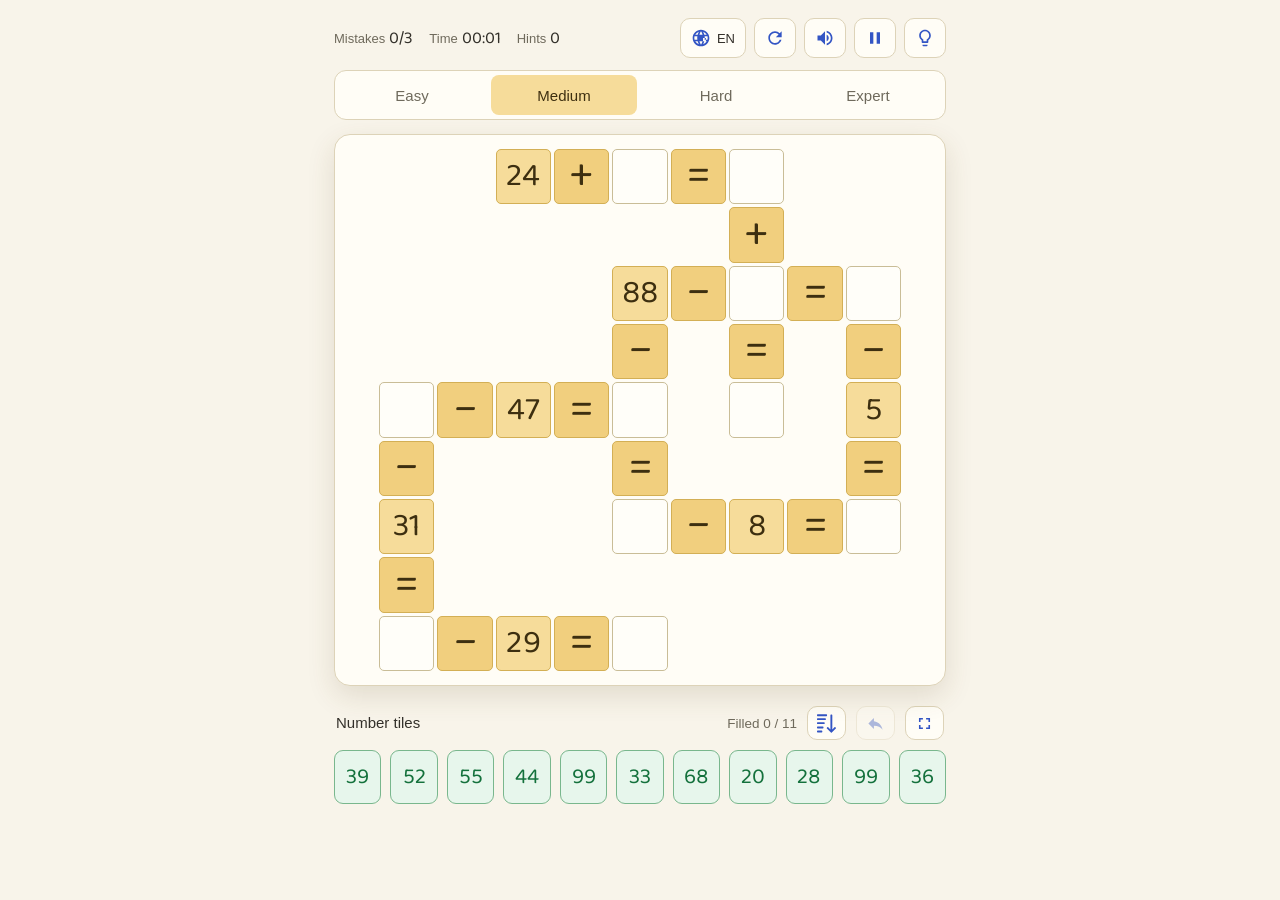
==== index.html @ 466dc821 "Move fullscreen button beside undo; make number bank span board width" ====
<!doctype html>
<html lang="en">
  <head>
    <meta charset="utf-8" />
    <meta name="viewport" content="width=device-width, initial-scale=1, viewport-fit=cover" />
    <meta name="color-scheme" content="light dark" />
    <link rel="icon" href="data:," />
    <title>Math Crossword</title>
    <link rel="preconnect" href="https://fonts.googleapis.com" />
    <link rel="preconnect" href="https://fonts.gstatic.com" crossorigin />
    <link href="https://fonts.googleapis.com/css2?family=Baloo+2:wght@400;500&display=swap" rel="stylesheet" />
    <link rel="stylesheet" href="css/game.css" />
  </head>
  <body>
    <main class="wrap">
      <div class="statusbar">
        <div class="stats" aria-live="polite">
          <span><span class="label" id="labelMistakes">Mistakes</span><span class="val num" id="mistakes">0/3</span></span>
          <span><span class="label" id="labelTime">Time</span><span class="val num" id="timer">00:00</span></span>
          <span><span class="label" id="labelHints">Hints</span><span class="val num" id="hints">0</span></span>
        </div>
        <div class="actions">
          <div class="lang-wrap">
            <button class="btn lang-btn" id="langBtn" type="button" aria-haspopup="menu" aria-expanded="false" aria-label="语言 / Language" title="语言 / Language">
              <svg viewBox="0 0 24 24" fill="currentColor" aria-hidden="true" focusable="false"><use href="assets/icons/sprite.svg#globe"></use></svg>
              <span class="lang-code" id="langCode">EN</span>
            </button>
            <div class="lang-menu" id="langMenu" role="menu" aria-label="Language / 语言">
              <button type="button" role="menuitemradio" data-lang="en" aria-checked="true"><span>English</span><span class="check" aria-hidden="true">✓</span></button>
              <button type="button" role="menuitemradio" data-lang="zh" aria-checked="false"><span>中文</span><span class="check" aria-hidden="true">✓</span></button>
            </div>
          </div>
          <button class="btn reset-btn" id="resetBtn" type="button" aria-label="Reset this round — asks for confirmation first" title="Reset this round — asks for confirmation first">
            <svg viewBox="0 0 24 24" fill="currentColor" aria-hidden="true" focusable="false"><use href="assets/icons/sprite.svg#reset"></use></svg>
          </button>
          <button class="btn sound-btn" id="soundBtn" type="button" aria-pressed="true" aria-label="Turn off the placement sound" title="Turn off the placement sound">
            <svg class="icon-sound-on" viewBox="0 0 24 24" fill="currentColor" aria-hidden="true" focusable="false"><use href="assets/icons/sprite.svg#sound-on"></use></svg>
            <svg class="icon-sound-off" viewBox="0 0 24 24" fill="currentColor" aria-hidden="true" focusable="false"><use href="assets/icons/sprite.svg#sound-off"></use></svg>
          </button>
          <button class="btn pause-btn" id="pauseBtn" type="button" aria-pressed="false" aria-label="Pause" title="Pause">
            <svg class="icon-pause" viewBox="0 0 24 24" fill="currentColor" aria-hidden="true" focusable="false"><use href="assets/icons/sprite.svg#pause"></use></svg>
            <svg class="icon-play" viewBox="0 0 24 24" fill="currentColor" aria-hidden="true" focusable="false"><use href="assets/icons/sprite.svg#play"></use></svg>
          </button>
          <button class="btn hint-btn" id="hintBtn" type="button" aria-label="Hint: fill in one correct number" title="Hint">
            <svg viewBox="0 0 24 24" fill="currentColor" aria-hidden="true" focusable="false"><use href="assets/icons/sprite.svg#hint"></use></svg>
          </button>
        </div>
      </div>

      <div class="difficulties" id="diffGroup" role="group" aria-label="Difficulty">
        <button type="button" data-diff="easy" aria-pressed="false">Easy</button>
        <button type="button" data-diff="medium" aria-pressed="true">Medium</button>
        <button type="button" data-diff="hard" aria-pressed="false">Hard</button>
        <button type="button" data-diff="expert" aria-pressed="false">Expert</button>
      </div>

      <div class="board-shell" id="boardShell">
        <div class="board num" id="board" aria-label="Math crossword board"></div>
        <div class="toast" id="toast" role="alert"></div>

        <div class="overlay" id="pauseOverlay">
          <h2 id="pauseTitle">Paused</h2>
          <p id="pauseText">Take a break — continue when you’re ready.</p>
          <div class="row">
            <button class="btn primary" id="resumeBtn" type="button">Resume</button>
          </div>
        </div>

        <div class="overlay" id="endOverlay">
          <h2 id="endTitle">Done!</h2>
          <p id="endText"></p>
          <div class="row">
            <button class="btn" id="retryBtn" type="button">Try again</button>
            <button class="btn primary" id="againBtn" type="button">New puzzle</button>
          </div>
        </div>

        <div class="overlay" id="resetConfirmOverlay" role="alertdialog" aria-labelledby="resetConfirmTitle" aria-describedby="resetConfirmText">
          <h2 id="resetConfirmTitle">Reset this round?</h2>
          <p id="resetConfirmText">Resetting clears the numbers you’ve placed, and mistakes and time start over.</p>
          <div class="row">
            <button class="btn" id="resetNoBtn" type="button">No</button>
            <button class="btn primary" id="resetYesBtn" type="button">Yes</button>
          </div>
        </div>
      </div>

      <div class="bank-head">
        <span class="t" id="bankTitle">Number tiles</span>
        <span class="bank-tools">
          <span class="p" id="progress">Filled 0 / 0</span>
          <button class="btn sort-btn" id="sortBtn" type="button" aria-pressed="false" aria-label="Sort tiles from smallest to largest" title="Sort tiles from smallest to largest">
            <svg viewBox="0 0 24 24" fill="currentColor" aria-hidden="true" focusable="false"><use href="assets/icons/sprite.svg#sort"></use></svg>
          </button>
          <button class="btn sort-btn undo-btn" id="undoBtn" type="button" aria-label="Undo last move" title="Undo last move" disabled>
            <svg viewBox="0 0 24 24" fill="currentColor" aria-hidden="true" focusable="false"><use href="assets/icons/sprite.svg#undo"></use></svg>
          </button>
          <button class="btn fullscreen-btn" id="fullscreenBtn" type="button" aria-pressed="false" aria-label="Full screen" title="Full screen">
            <!-- fullscreen glyphs are inlined (paths copied verbatim from
                 assets/icons/fullscreen.svg and fullscreen-exit.svg):
                 the external sprite <use> for these two symbols failed
                 to render on the live page, leaving an empty button,
                 while the other icons resolved fine. -->
            <svg class="icon-fullscreen" viewBox="0 0 24 24" fill="currentColor" aria-hidden="true" focusable="false"><path d="M7 14H5v5h5v-2H7v-3zm-2-4h2V7h3V5H5v5zm12 7h-3v2h5v-5h-2v3zM14 5v2h3v3h2V5h-5z"/></svg>
            <svg class="icon-fullscreen-exit" viewBox="0 0 24 24" fill="currentColor" aria-hidden="true" focusable="false"><path d="M5 16h3v3h2v-5H5v2zm3-8H5v2h5V5H8v3zm6 11h2v-3h3v-2h-5v5zm2-11V5h-2v5h5V8h-3z"/></svg>
          </button>
        </span>
      </div>
      <div class="bank num" id="bank" aria-label="Number tiles"></div>
    </main>

    <!-- Modules split by concern, loaded in dependency order as
         classic scripts (the artifact runtime serves them from
         assets/js/): config -> i18n -> ops -> puzzle -> solver ->
         audio -> state -> drag -> view -> main. -->
    <script src="js/config.js"></script>
    <script src="js/i18n.js"></script>
    <script src="js/ops.js"></script>
    <script src="js/puzzle.js"></script>
    <script src="js/solver.js"></script>
    <script src="js/audio.js"></script>
    <script src="js/state.js"></script>
    <script src="js/drag.js"></script>
    <script src="js/view.js"></script>
    <script src="js/main.js"></script>
  </body>
</html>
---- css/game.css ----
button, [role="button"], select, summary, input:not([type="checkbox"], [type="radio"]) { min-height: 2rem; }

:root {
  --bg: #f8f4ea;
  --panel: #fffdf6;
  --ink: #33302a;
  --ink-soft: #6f6a5c;
  --line: #ddd3b8;
  --given-bg: #f6dc9a;
  --given-line: #d3af55;
  --given-ink: #3d2f10;
  --op-bg: #f1cf7e;
  --blank-bg: #fffef9;
  --blank-line: #c9bd97;
  --filled-bg: #dcf2e1;
  --filled-line: #8fc7a0;
  --filled-ink: #166534;
  --accent: #d97706;
  --accent-ink: #ffffff;
  --tile-bg: #e7f6ec;
  --tile-line: #79b78d;
  --tile-ink: #14713c;
  --danger: #dc2626;
  --danger-bg: #fde8e8;
  --sort-ink: #3355c4;
  --overlay-bg: rgba(248, 244, 234, 0.97);
  --shadow: 0 10px 28px rgba(93, 74, 28, 0.14);
}
@media (prefers-color-scheme: dark) {
  :root {
    --bg: #191a16;
    --panel: #22241e;
    --ink: #ece7d8;
    --ink-soft: #a79f8a;
    --line: #454133;
    --given-bg: #66531c;
    --given-line: #8a6f27;
    --given-ink: #ffe9a8;
    --op-bg: #59481a;
    --blank-bg: #26281f;
    --blank-line: #5b553d;
    --filled-bg: #1d4630;
    --filled-line: #2f7a4c;
    --filled-ink: #a9e6bb;
    --accent: #f59e0b;
    --accent-ink: #231a02;
    --tile-bg: #173326;
    --tile-line: #2f7a4c;
    --tile-ink: #8fe3ae;
    --danger: #f87171;
    --danger-bg: #4a1f1f;
    --sort-ink: #93aef5;
    --overlay-bg: rgba(25, 26, 22, 0.97);
    --shadow: 0 10px 28px rgba(0, 0, 0, 0.45);
  }
}

* { box-sizing: border-box; }
html, body { margin: 0; padding: 0; }
body {
  background: var(--bg);
  color: var(--ink);
  font-family: "PingFang SC", "Hiragino Sans GB", "Microsoft YaHei", "Noto Sans SC", sans-serif;
  -webkit-font-smoothing: antialiased;
}
.num { font-family: "Baloo 2", "PingFang SC", "Microsoft YaHei", sans-serif; }
.hidden { display: none !important; }

.wrap {
  max-width: 640px;
  margin: 0 auto;
  padding: 18px 14px 40px;
}

/* ---------- status bar ---------- */
.statusbar {
  display: flex;
  align-items: center;
  justify-content: space-between;
  gap: 10px;
  flex-wrap: wrap;
  margin-bottom: 12px;
}
.stats { display: flex; gap: 16px; align-items: baseline; font-size: 15px; }
.stats .label { color: var(--ink-soft); font-size: 13px; margin-right: 4px; }
.stats .val { font-weight: 400; font-size: 17px; }
.stats .val.bad { color: var(--danger); }
.actions { display: flex; gap: 8px; }
.btn {
  appearance: none;
  border: 1px solid var(--line);
  background: var(--panel);
  color: var(--ink);
  border-radius: 10px;
  padding: 8px 14px;
  font-size: 14px;
  font-family: inherit;
  cursor: pointer;
  min-height: 40px;
  display: inline-flex;
  align-items: center;
  gap: 6px;
}
.btn:hover { border-color: var(--accent); }
.btn.primary {
  background: var(--accent);
  border-color: var(--accent);
  color: var(--accent-ink);
  font-weight: 400;
}
.actions { flex-wrap: wrap; }
.reset-btn { color: var(--sort-ink); padding: 8px 10px; justify-content: center; }
.reset-btn svg { width: 20px; height: 20px; display: block; flex: none; }
.sound-btn { color: var(--sort-ink); padding: 8px 10px; justify-content: center; }
.sound-btn svg { width: 20px; height: 20px; display: block; flex: none; }
/* like the other icon buttons, the sound button itself never
   highlights or dims — only the glyph changes when sound is off */
.sound-btn .icon-sound-off { display: none; }
.sound-btn[aria-pressed="false"] .icon-sound-on { display: none; }
.sound-btn[aria-pressed="false"] .icon-sound-off { display: block; }
.pause-btn, .hint-btn { color: var(--sort-ink); padding: 8px 10px; justify-content: center; }
.pause-btn svg, .hint-btn svg { width: 20px; height: 20px; display: block; flex: none; }
.pause-btn .icon-play { display: none; }
.pause-btn.paused .icon-pause { display: none; }
.pause-btn.paused .icon-play { display: block; }
/* fullscreen: like the other icon buttons, no highlight or dimmed
   state — only the glyph swaps between expand and collapse */
.fullscreen-btn { color: var(--sort-ink); padding: 8px 10px; justify-content: center; }
.fullscreen-btn svg { width: 20px; height: 20px; display: block; flex: none; }
.fullscreen-btn .icon-fullscreen-exit { display: none; }
.fullscreen-btn[aria-pressed="true"] .icon-fullscreen { display: none; }
.fullscreen-btn[aria-pressed="true"] .icon-fullscreen-exit { display: block; }
/* ---------- fullscreen layout ----------
   Applied both via the :fullscreen pseudo-class (the fullscreen
   element is <html>) and via the .is-fullscreen class the view
   toggles on <body> from fullscreenchange, so the layout follows
   the real state however it was entered or left (button, Esc, F11). */
:fullscreen { background: var(--bg); overflow-x: hidden; overflow-y: auto; }
:fullscreen .wrap,
body.is-fullscreen .wrap {
  min-height: 100vh;
  min-height: 100dvh;
  display: flex;
  flex-direction: column;
  justify-content: center;
  max-width: 760px;
  padding-top: max(18px, env(safe-area-inset-top));
  padding-bottom: max(28px, env(safe-area-inset-bottom));
  padding-left: max(14px, env(safe-area-inset-left));
  padding-right: max(14px, env(safe-area-inset-right));
}
:fullscreen .board-shell,
body.is-fullscreen .board-shell { width: 100%; }
:fullscreen .board,
body.is-fullscreen .board {
  max-width: min(100%, calc(var(--cols, 9) * 72px));
  margin: 0 auto;
}
:fullscreen .bank,
body.is-fullscreen .bank { width: 100%; }
/* ---------- expanded fallback ----------
   Used when the Fullscreen API is denied (the app frame reports
   fullscreenEnabled === false): the game instead fills the whole
   frame in-page. The wrap goes fixed full-frame while the
   .is-fullscreen rules above — toggled together with .is-expanded —
   keep the centred column layout; the button or Esc collapses it. */
body.is-expanded { overflow: hidden; }
body.is-expanded .wrap {
  position: fixed;
  inset: 0;
  z-index: 60;
  margin: 0 auto;
  overflow-y: auto;
  background: var(--bg);
}
/* ---------- language ---------- */
.lang-wrap { position: relative; }
.lang-btn { color: var(--sort-ink); padding: 8px 10px; justify-content: center; gap: 6px; }
.lang-btn svg { width: 20px; height: 20px; display: block; flex: none; }
.lang-btn .lang-code { font-size: 13px; line-height: 1; color: var(--ink); }
.lang-menu {
  position: absolute;
  right: 0;
  top: calc(100% + 6px);
  background: var(--panel);
  border: 1px solid var(--line);
  border-radius: 12px;
  box-shadow: var(--shadow);
  padding: 4px;
  min-width: 148px;
  z-index: 30;
  display: none;
  flex-direction: column;
  gap: 2px;
}
.lang-menu.show { display: flex; }
.lang-menu button {
  appearance: none;
  border: 0;
  background: transparent;
  color: var(--ink);
  font-family: inherit;
  font-size: 14.5px;
  text-align: left;
  padding: 9px 12px;
  border-radius: 8px;
  cursor: pointer;
  min-height: 40px;
  display: flex;
  justify-content: space-between;
  align-items: center;
  gap: 12px;
}
.lang-menu button:hover { background: var(--bg); }
.lang-menu button[aria-checked="true"] { background: var(--given-bg); color: var(--given-ink); }
.lang-menu button .check { visibility: hidden; font-size: 14px; }
.lang-menu button[aria-checked="true"] .check { visibility: visible; }
/* ---------- difficulty ---------- */
.difficulties {
  display: flex;
  gap: 6px;
  background: var(--panel);
  border: 1px solid var(--line);
  border-radius: 12px;
  padding: 4px;
  margin-bottom: 14px;
}
.difficulties button {
  flex: 1;
  appearance: none;
  border: 0;
  background: transparent;
  color: var(--ink-soft);
  font-family: inherit;
  font-size: 15px;
  padding: 8px 0;
  min-height: 40px;
  border-radius: 8px;
  cursor: pointer;
}
.difficulties button[aria-pressed="true"] {
  background: var(--given-bg);
  color: var(--given-ink);
  font-weight: 400;
}

/* ---------- board ---------- */
.board-shell {
  position: relative;
  background: var(--panel);
  border: 1px solid var(--line);
  border-radius: 16px;
  box-shadow: var(--shadow);
  padding: 14px 10px;
  display: flex;
  justify-content: center;
}
.board {
  display: grid;
  gap: 3px;
  width: 100%;
  /* board sizing is driven by custom properties the view sets with
     setProperty — never by JS writing layout styles directly */
  grid-template-columns: repeat(var(--cols, 9), 1fr);
  max-width: calc(var(--cols, 9) * 58px);
  font-size: var(--board-font, 20px);
}
.cell {
  aspect-ratio: 1 / 1;
  display: flex;
  align-items: center;
  justify-content: center;
  font-weight: 400;
  border-radius: 5px;
  line-height: 1;
  user-select: none;
  -webkit-user-select: none;
}
.cell.empty { visibility: hidden; }
.cell.given {
  background: var(--given-bg);
  border: 1.5px solid var(--given-line);
  color: var(--given-ink);
}
.cell.op, .cell.eq {
  background: var(--op-bg);
  border: 1.5px solid var(--given-line);
  color: var(--given-ink);
  /* operators (+ − × ÷ =) render larger than the numbers so they read clearly */
  font-size: 1.38em;
  font-weight: 400;
}
.cell.blank {
  background: var(--blank-bg);
  border: 1.5px solid var(--blank-line);
  color: var(--filled-ink);
  cursor: pointer;
  padding: 0;
  font-family: inherit;
  width: 100%;
}
.cell.blank:hover { border-color: var(--accent); }
/* no native focus ring on a cell: a fresh board shows no
   outlined cell until the player taps one to select it */
.cell.blank:focus { outline: none; }
.cell.blank:focus-visible { outline: 2px solid var(--accent); outline-offset: 1px; }
.cell.blank.selected {
  border-color: var(--accent);
  box-shadow: 0 0 0 2.5px var(--accent);
}
.cell.blank.filled {
  background: var(--filled-bg);
  border-color: var(--filled-line);
  color: var(--filled-ink);
  cursor: pointer;
  /* placed numbers render at tile size so they don't shrink in the cell */
  font-size: 1.22em;
  font-weight: 400;
}
/* a filled number that makes its completed equation fail stays in
   place, marked red until the player takes it back or replaces it */
.cell.blank.filled.wrong {
  background: var(--danger-bg);
  border-color: var(--danger);
  color: var(--danger);
}
.cell.blank.wrong-flash {
  background: var(--danger-bg);
  border-color: var(--danger);
  color: var(--danger);
}
@keyframes shake {
  0%, 100% { transform: translateX(0); }
  20% { transform: translateX(-4px); }
  40% { transform: translateX(4px); }
  60% { transform: translateX(-3px); }
  80% { transform: translateX(3px); }
}
.shake { animation: shake 0.35s ease; }
@media (prefers-reduced-motion: reduce) {
  .shake { animation: none; }
}

/* ---------- overlays ---------- */
.overlay {
  position: absolute;
  inset: 0;
  border-radius: 16px;
  background: var(--overlay-bg);
  display: none;
  flex-direction: column;
  align-items: center;
  justify-content: center;
  gap: 10px;
  text-align: center;
  padding: 24px;
  z-index: 5;
}
.overlay.show { display: flex; }
/* the reset confirmation sits above the pause / end overlays */
#resetConfirmOverlay { z-index: 7; }
.overlay h2 { margin: 0; font-size: 26px; font-weight: 400; }
.overlay p { margin: 0; color: var(--ink-soft); font-size: 15px; line-height: 1.6; }
.overlay .row { display: flex; gap: 10px; flex-wrap: wrap; justify-content: center; margin-top: 6px; }
.confetti-bit {
  position: absolute;
  top: -12px;
  width: 8px;
  height: 13px;
  border-radius: 2px;
  pointer-events: none;
  z-index: 6;
  /* per-bit position, colour and timing arrive as custom properties */
  left: var(--x, 50%);
  background: var(--color, #d97706);
  animation: fall var(--dur, 1.2s) ease-in var(--delay, 0s) forwards;
}
@keyframes fall {
  to { transform: translateY(460px) rotate(560deg); opacity: 0.15; }
}

/* ---------- tile bank ---------- */
.bank-head {
  display: flex;
  justify-content: space-between;
  align-items: baseline;
  flex-wrap: wrap;
  gap: 6px 10px;
  margin: 20px 2px 10px;
}
.bank-head .t { font-size: 15px; font-weight: 400; }
.bank-head .p { font-size: 13.5px; color: var(--ink-soft); }
/* The bank spans exactly the board panel's width and the tiles
   stretch to fill it: the view sets --bank-cols from the tile
   count so a round's tiles sit on one row whenever they stay
   tappable at that count (Easy 8, Medium 11), and on two balanced
   rows for the larger banks (Hard 8+8, Expert 11+10) — every row
   edge-to-edge, parallel with the board above it. */
.bank {
  display: grid;
  grid-template-columns: repeat(var(--bank-cols, 11), 1fr);
  gap: 9px;
  width: 100%;
}
/* Narrow screens: one row would shrink the tiles below a usable
   tap size, so the view's --bank-cols-sm rebalances the same bank
   into full-width rows of at most six tiles instead. */
@media (max-width: 600px) {
  .bank {
    grid-template-columns: repeat(var(--bank-cols-sm, 6), 1fr);
    gap: 7px;
  }
}
.tile {
  appearance: none;
  min-width: 0;
  width: 100%;
  height: 54px;
  padding: 0 2px;
  border-radius: 9px;
  border: 1.5px solid var(--tile-line);
  background: var(--tile-bg);
  color: var(--tile-ink);
  font-size: 22px;
  font-weight: 400;
  cursor: pointer;
  display: inline-flex;
  align-items: center;
  justify-content: center;
}
@media (max-width: 600px) {
  .tile { font-size: 24px; }
}
.tile:hover { transform: translateY(-1px); }
.tile.used { opacity: 0.18; pointer-events: none; }
.tile.wrong-flash { background: var(--danger-bg); border-color: var(--danger); color: var(--danger); }
.tile { touch-action: none; }
.tile.dragging { opacity: 0.35; }
.drag-ghost {
  position: fixed;
  z-index: 60;
  width: 54px;
  height: 54px;
  border-radius: 9px;
  border: 1.5px solid var(--tile-line);
  background: var(--tile-bg);
  color: var(--tile-ink);
  font-size: 24px;
  font-weight: 400;
  display: flex;
  align-items: center;
  justify-content: center;
  pointer-events: none;
  transform: translate(-50%, -50%);
  box-shadow: var(--shadow);
}
.cell.blank.drop-target {
  border-color: var(--accent);
  box-shadow: 0 0 0 3px var(--accent);
  background: var(--filled-bg);
}
/* a filled cell can be dragged: back to the tile bank, or onto
   another blank cell to move / swap its number */
.cell.blank.filled { cursor: grab; touch-action: none; }
.cell.blank.dragging { opacity: 0.35; }
.bank.return-target {
  box-shadow: 0 0 0 3px var(--accent);
  background: var(--filled-bg);
  border-radius: 12px;
}
.bank-tools { display: flex; align-items: center; gap: 10px; flex-wrap: wrap; }
.sort-btn { min-height: 34px; padding: 5px 9px; font-size: 13.5px; color: var(--sort-ink); justify-content: center; }
.sort-btn svg { width: 19px; height: 19px; display: block; }
.sort-btn[aria-pressed="true"] {
  background: var(--given-bg);
  border-color: var(--given-line);
  font-weight: 400;
}
.undo-btn { color: var(--sort-ink); }
.undo-btn svg { width: 19px; height: 19px; display: block; flex: none; }
.undo-btn:disabled { opacity: 0.38; cursor: default; }
.undo-btn:disabled:hover { border-color: var(--line); }
/* fullscreen now sits in the bank tools beside sort and undo:
   match their smaller height and icon size there */
.bank-tools .fullscreen-btn { min-height: 34px; padding: 5px 9px; }
.bank-tools .fullscreen-btn svg { width: 19px; height: 19px; }

/* ---------- error toast ---------- */
.toast {
  position: absolute;
  top: 10px;
  left: 50%;
  transform: translate(-50%, -8px);
  background: var(--danger);
  color: #ffffff;
  font-size: 15px;
  font-weight: 400;
  padding: 9px 18px;
  border-radius: 999px;
  box-shadow: var(--shadow);
  opacity: 0;
  pointer-events: none;
  transition: opacity 0.15s ease, transform 0.15s ease;
  z-index: 8;
  text-align: center;
  line-height: 1.4;
  max-width: calc(100% - 20px);
}
.toast.show { opacity: 1; transform: translate(-50%, 0); }
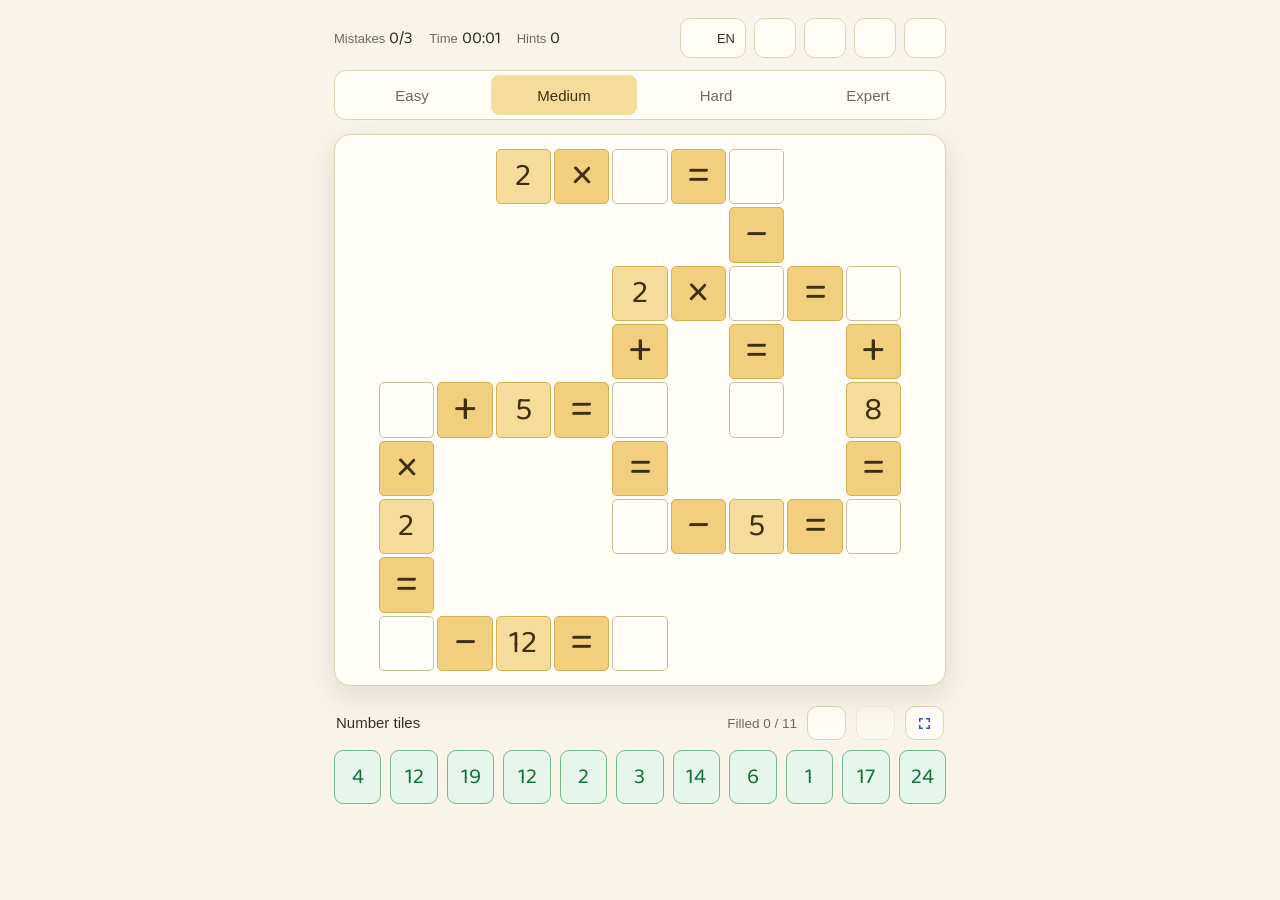
==== commit b58bb36b: "Completion page: show the finished board on top, move stats below (single-file build)" ====
--- a/index.html
+++ b/index.html
@@ -9,7 +9,7 @@
     <link rel="preconnect" href="https://fonts.googleapis.com" />
     <link rel="preconnect" href="https://fonts.gstatic.com" crossorigin />
     <link href="https://fonts.googleapis.com/css2?family=Baloo+2:wght@400;500&display=swap" rel="stylesheet" />
-    <link rel="stylesheet" href="css/game.css" />
+    <link rel="stylesheet" href="[data-uri]" />
   </head>
   <body>
     <main class="wrap">
@@ -22,7 +22,7 @@
         <div class="actions">
           <div class="lang-wrap">
             <button class="btn lang-btn" id="langBtn" type="button" aria-haspopup="menu" aria-expanded="false" aria-label="语言 / Language" title="语言 / Language">
-              <svg viewBox="0 0 24 24" fill="currentColor" aria-hidden="true" focusable="false"><use href="assets/icons/sprite.svg#globe"></use></svg>
+              <svg viewBox="0 0 24 24" fill="currentColor" aria-hidden="true" focusable="false"><use href="[data-uri]"></use></svg>
               <span class="lang-code" id="langCode">EN</span>
             </button>
             <div class="lang-menu" id="langMenu" role="menu" aria-label="Language / 语言">
@@ -31,18 +31,18 @@
             </div>
           </div>
           <button class="btn reset-btn" id="resetBtn" type="button" aria-label="Reset this round — asks for confirmation first" title="Reset this round — asks for confirmation first">
-            <svg viewBox="0 0 24 24" fill="currentColor" aria-hidden="true" focusable="false"><use href="assets/icons/sprite.svg#reset"></use></svg>
+            <svg viewBox="0 0 24 24" fill="currentColor" aria-hidden="true" focusable="false"><use href="[data-uri]"></use></svg>
           </button>
           <button class="btn sound-btn" id="soundBtn" type="button" aria-pressed="true" aria-label="Turn off the placement sound" title="Turn off the placement sound">
-            <svg class="icon-sound-on" viewBox="0 0 24 24" fill="currentColor" aria-hidden="true" focusable="false"><use href="assets/icons/sprite.svg#sound-on"></use></svg>
-            <svg class="icon-sound-off" viewBox="0 0 24 24" fill="currentColor" aria-hidden="true" focusable="false"><use href="assets/icons/sprite.svg#sound-off"></use></svg>
+            <svg class="icon-sound-on" viewBox="0 0 24 24" fill="currentColor" aria-hidden="true" focusable="false"><use href="[data-uri]"></use></svg>
+            <svg class="icon-sound-off" viewBox="0 0 24 24" fill="currentColor" aria-hidden="true" focusable="false"><use href="[data-uri]"></use></svg>
           </button>
           <button class="btn pause-btn" id="pauseBtn" type="button" aria-pressed="false" aria-label="Pause" title="Pause">
-            <svg class="icon-pause" viewBox="0 0 24 24" fill="currentColor" aria-hidden="true" focusable="false"><use href="assets/icons/sprite.svg#pause"></use></svg>
-            <svg class="icon-play" viewBox="0 0 24 24" fill="currentColor" aria-hidden="true" focusable="false"><use href="assets/icons/sprite.svg#play"></use></svg>
+            <svg class="icon-pause" viewBox="0 0 24 24" fill="currentColor" aria-hidden="true" focusable="false"><use href="[data-uri]"></use></svg>
+            <svg class="icon-play" viewBox="0 0 24 24" fill="currentColor" aria-hidden="true" focusable="false"><use href="[data-uri]"></use></svg>
           </button>
           <button class="btn hint-btn" id="hintBtn" type="button" aria-label="Hint: fill in one correct number" title="Hint">
-            <svg viewBox="0 0 24 24" fill="currentColor" aria-hidden="true" focusable="false"><use href="assets/icons/sprite.svg#hint"></use></svg>
+            <svg viewBox="0 0 24 24" fill="currentColor" aria-hidden="true" focusable="false"><use href="[data-uri]"></use></svg>
           </button>
         </div>
       </div>
@@ -66,7 +66,11 @@
           </div>
         </div>
 
-        <div class="overlay" id="endOverlay">
+        <div class="overlay end-overlay" id="endOverlay">
+          <div class="end-solution-wrap hidden" id="endSolutionWrap">
+            <div class="end-solution-label" id="endSolutionLabel">Your completed answer</div>
+            <div class="end-solution num" id="endSolution" aria-label="Completed answer"></div>
+          </div>
           <h2 id="endTitle">Done!</h2>
           <p id="endText"></p>
           <div class="row">
@@ -90,10 +94,10 @@
         <span class="bank-tools">
           <span class="p" id="progress">Filled 0 / 0</span>
           <button class="btn sort-btn" id="sortBtn" type="button" aria-pressed="false" aria-label="Sort tiles from smallest to largest" title="Sort tiles from smallest to largest">
-            <svg viewBox="0 0 24 24" fill="currentColor" aria-hidden="true" focusable="false"><use href="assets/icons/sprite.svg#sort"></use></svg>
+            <svg viewBox="0 0 24 24" fill="currentColor" aria-hidden="true" focusable="false"><use href="[data-uri]"></use></svg>
           </button>
           <button class="btn sort-btn undo-btn" id="undoBtn" type="button" aria-label="Undo last move" title="Undo last move" disabled>
-            <svg viewBox="0 0 24 24" fill="currentColor" aria-hidden="true" focusable="false"><use href="assets/icons/sprite.svg#undo"></use></svg>
+            <svg viewBox="0 0 24 24" fill="currentColor" aria-hidden="true" focusable="false"><use href="[data-uri]"></use></svg>
           </button>
           <button class="btn fullscreen-btn" id="fullscreenBtn" type="button" aria-pressed="false" aria-label="Full screen" title="Full screen">
             <!-- fullscreen glyphs are inlined (paths copied verbatim from
@@ -113,15 +117,15 @@
          classic scripts (the artifact runtime serves them from
          assets/js/): config -> i18n -> ops -> puzzle -> solver ->
          audio -> state -> drag -> view -> main. -->
-    <script src="js/config.js"></script>
-    <script src="js/i18n.js"></script>
-    <script src="js/ops.js"></script>
-    <script src="js/puzzle.js"></script>
-    <script src="js/solver.js"></script>
-    <script src="js/audio.js"></script>
-    <script src="js/state.js"></script>
-    <script src="js/drag.js"></script>
-    <script src="js/view.js"></script>
-    <script src="js/main.js"></script>
+    <script src="[data-uri]"></script>
+    <script src="[data-uri]"></script>
+    <script src="[data-uri]"></script>
+    <script src="[data-uri]"></script>
+    <script src="[data-uri]"></script>
+    <script src="[data-uri]"></script>
+    <script src="[data-uri]"></script>
+    <script src="[data-uri]"></script>
+    <script src="[data-uri]"></script>
+    <script src="[data-uri]"></script>
   </body>
 </html>
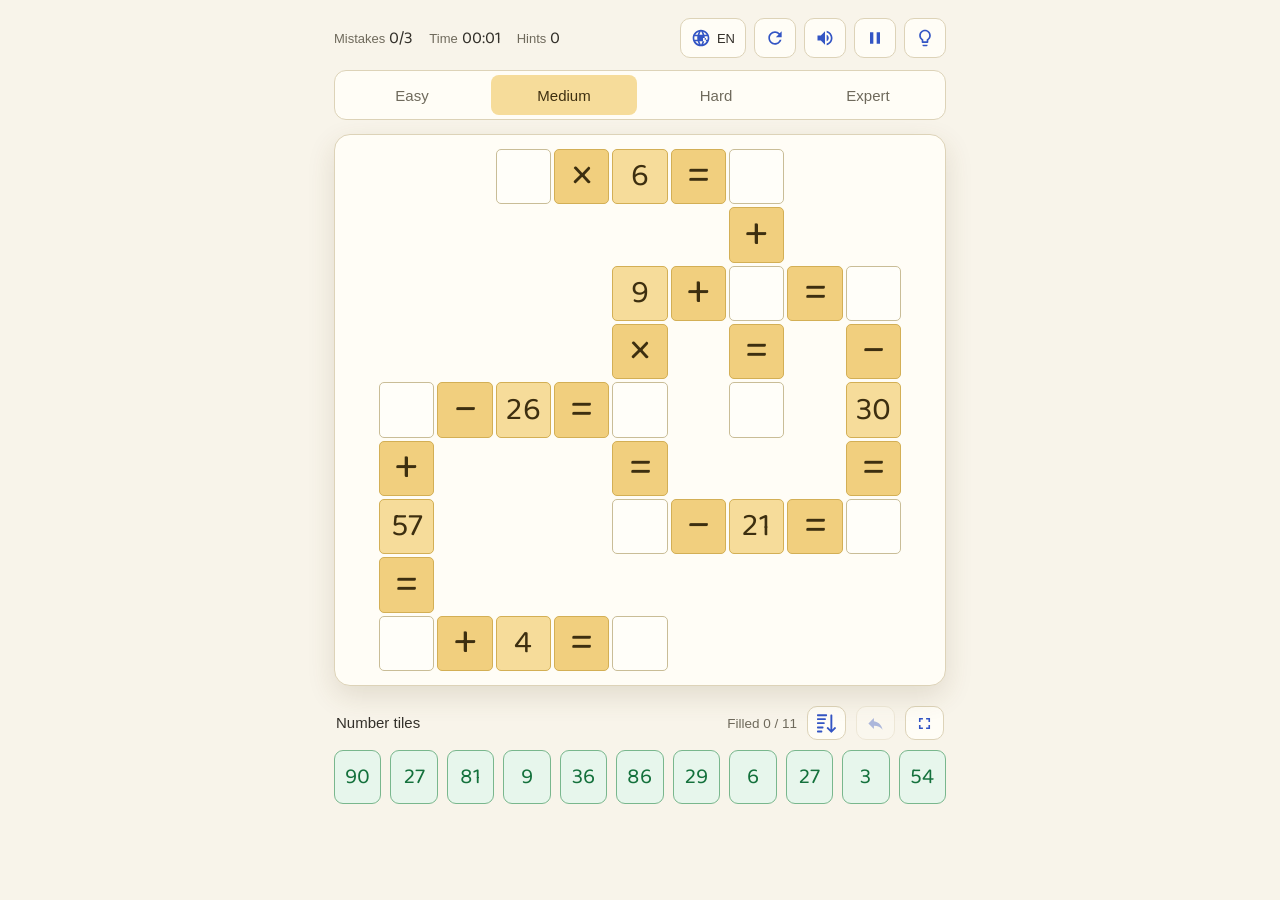
==== commit fc32376a: "Revert single-file build: restore modular index.html (export broke icon sprites, sort button and top" ====
--- a/index.html
+++ b/index.html
@@ -9,7 +9,7 @@
     <link rel="preconnect" href="https://fonts.googleapis.com" />
     <link rel="preconnect" href="https://fonts.gstatic.com" crossorigin />
     <link href="https://fonts.googleapis.com/css2?family=Baloo+2:wght@400;500&display=swap" rel="stylesheet" />
-    <link rel="stylesheet" href="[data-uri]" />
+    <link rel="stylesheet" href="css/game.css" />
   </head>
   <body>
     <main class="wrap">
@@ -22,7 +22,7 @@
         <div class="actions">
           <div class="lang-wrap">
             <button class="btn lang-btn" id="langBtn" type="button" aria-haspopup="menu" aria-expanded="false" aria-label="语言 / Language" title="语言 / Language">
-              <svg viewBox="0 0 24 24" fill="currentColor" aria-hidden="true" focusable="false"><use href="[data-uri]"></use></svg>
+              <svg viewBox="0 0 24 24" fill="currentColor" aria-hidden="true" focusable="false"><use href="assets/icons/sprite.svg#globe"></use></svg>
               <span class="lang-code" id="langCode">EN</span>
             </button>
             <div class="lang-menu" id="langMenu" role="menu" aria-label="Language / 语言">
@@ -31,18 +31,18 @@
             </div>
           </div>
           <button class="btn reset-btn" id="resetBtn" type="button" aria-label="Reset this round — asks for confirmation first" title="Reset this round — asks for confirmation first">
-            <svg viewBox="0 0 24 24" fill="currentColor" aria-hidden="true" focusable="false"><use href="[data-uri]"></use></svg>
+            <svg viewBox="0 0 24 24" fill="currentColor" aria-hidden="true" focusable="false"><use href="assets/icons/sprite.svg#reset"></use></svg>
           </button>
           <button class="btn sound-btn" id="soundBtn" type="button" aria-pressed="true" aria-label="Turn off the placement sound" title="Turn off the placement sound">
-            <svg class="icon-sound-on" viewBox="0 0 24 24" fill="currentColor" aria-hidden="true" focusable="false"><use href="[data-uri]"></use></svg>
-            <svg class="icon-sound-off" viewBox="0 0 24 24" fill="currentColor" aria-hidden="true" focusable="false"><use href="[data-uri]"></use></svg>
+            <svg class="icon-sound-on" viewBox="0 0 24 24" fill="currentColor" aria-hidden="true" focusable="false"><use href="assets/icons/sprite.svg#sound-on"></use></svg>
+            <svg class="icon-sound-off" viewBox="0 0 24 24" fill="currentColor" aria-hidden="true" focusable="false"><use href="assets/icons/sprite.svg#sound-off"></use></svg>
           </button>
           <button class="btn pause-btn" id="pauseBtn" type="button" aria-pressed="false" aria-label="Pause" title="Pause">
-            <svg class="icon-pause" viewBox="0 0 24 24" fill="currentColor" aria-hidden="true" focusable="false"><use href="[data-uri]"></use></svg>
-            <svg class="icon-play" viewBox="0 0 24 24" fill="currentColor" aria-hidden="true" focusable="false"><use href="[data-uri]"></use></svg>
+            <svg class="icon-pause" viewBox="0 0 24 24" fill="currentColor" aria-hidden="true" focusable="false"><use href="assets/icons/sprite.svg#pause"></use></svg>
+            <svg class="icon-play" viewBox="0 0 24 24" fill="currentColor" aria-hidden="true" focusable="false"><use href="assets/icons/sprite.svg#play"></use></svg>
           </button>
           <button class="btn hint-btn" id="hintBtn" type="button" aria-label="Hint: fill in one correct number" title="Hint">
-            <svg viewBox="0 0 24 24" fill="currentColor" aria-hidden="true" focusable="false"><use href="[data-uri]"></use></svg>
+            <svg viewBox="0 0 24 24" fill="currentColor" aria-hidden="true" focusable="false"><use href="assets/icons/sprite.svg#hint"></use></svg>
           </button>
         </div>
       </div>
@@ -66,11 +66,7 @@
           </div>
         </div>
 
-        <div class="overlay end-overlay" id="endOverlay">
-          <div class="end-solution-wrap hidden" id="endSolutionWrap">
-            <div class="end-solution-label" id="endSolutionLabel">Your completed answer</div>
-            <div class="end-solution num" id="endSolution" aria-label="Completed answer"></div>
-          </div>
+        <div class="overlay" id="endOverlay">
           <h2 id="endTitle">Done!</h2>
           <p id="endText"></p>
           <div class="row">
@@ -94,10 +90,10 @@
         <span class="bank-tools">
           <span class="p" id="progress">Filled 0 / 0</span>
           <button class="btn sort-btn" id="sortBtn" type="button" aria-pressed="false" aria-label="Sort tiles from smallest to largest" title="Sort tiles from smallest to largest">
-            <svg viewBox="0 0 24 24" fill="currentColor" aria-hidden="true" focusable="false"><use href="[data-uri]"></use></svg>
+            <svg viewBox="0 0 24 24" fill="currentColor" aria-hidden="true" focusable="false"><use href="assets/icons/sprite.svg#sort"></use></svg>
           </button>
           <button class="btn sort-btn undo-btn" id="undoBtn" type="button" aria-label="Undo last move" title="Undo last move" disabled>
-            <svg viewBox="0 0 24 24" fill="currentColor" aria-hidden="true" focusable="false"><use href="[data-uri]"></use></svg>
+            <svg viewBox="0 0 24 24" fill="currentColor" aria-hidden="true" focusable="false"><use href="assets/icons/sprite.svg#undo"></use></svg>
           </button>
           <button class="btn fullscreen-btn" id="fullscreenBtn" type="button" aria-pressed="false" aria-label="Full screen" title="Full screen">
             <!-- fullscreen glyphs are inlined (paths copied verbatim from
@@ -117,15 +113,15 @@
          classic scripts (the artifact runtime serves them from
          assets/js/): config -> i18n -> ops -> puzzle -> solver ->
          audio -> state -> drag -> view -> main. -->
-    <script src="[data-uri]"></script>
-    <script src="[data-uri]"></script>
-    <script src="[data-uri]"></script>
-    <script src="[data-uri]"></script>
-    <script src="[data-uri]"></script>
-    <script src="[data-uri]"></script>
-    <script src="[data-uri]"></script>
-    <script src="[data-uri]"></script>
-    <script src="[data-uri]"></script>
-    <script src="[data-uri]"></script>
+    <script src="js/config.js"></script>
+    <script src="js/i18n.js"></script>
+    <script src="js/ops.js"></script>
+    <script src="js/puzzle.js"></script>
+    <script src="js/solver.js"></script>
+    <script src="js/audio.js"></script>
+    <script src="js/state.js"></script>
+    <script src="js/drag.js"></script>
+    <script src="js/view.js"></script>
+    <script src="js/main.js"></script>
   </body>
 </html>
--- a/css/game.css
+++ b/css/game.css
@@ -0,0 +1,509 @@
+button, [role="button"], select, summary, input:not([type="checkbox"], [type="radio"]) { min-height: 2rem; }
+
+:root {
+  --bg: #f8f4ea;
+  --panel: #fffdf6;
+  --ink: #33302a;
+  --ink-soft: #6f6a5c;
+  --line: #ddd3b8;
+  --given-bg: #f6dc9a;
+  --given-line: #d3af55;
+  --given-ink: #3d2f10;
+  --op-bg: #f1cf7e;
+  --blank-bg: #fffef9;
+  --blank-line: #c9bd97;
+  --filled-bg: #dcf2e1;
+  --filled-line: #8fc7a0;
+  --filled-ink: #166534;
+  --accent: #d97706;
+  --accent-ink: #ffffff;
+  --tile-bg: #e7f6ec;
+  --tile-line: #79b78d;
+  --tile-ink: #14713c;
+  --danger: #dc2626;
+  --danger-bg: #fde8e8;
+  --sort-ink: #3355c4;
+  --overlay-bg: rgba(248, 244, 234, 0.97);
+  --shadow: 0 10px 28px rgba(93, 74, 28, 0.14);
+}
+@media (prefers-color-scheme: dark) {
+  :root {
+    --bg: #191a16;
+    --panel: #22241e;
+    --ink: #ece7d8;
+    --ink-soft: #a79f8a;
+    --line: #454133;
+    --given-bg: #66531c;
+    --given-line: #8a6f27;
+    --given-ink: #ffe9a8;
+    --op-bg: #59481a;
+    --blank-bg: #26281f;
+    --blank-line: #5b553d;
+    --filled-bg: #1d4630;
+    --filled-line: #2f7a4c;
+    --filled-ink: #a9e6bb;
+    --accent: #f59e0b;
+    --accent-ink: #231a02;
+    --tile-bg: #173326;
+    --tile-line: #2f7a4c;
+    --tile-ink: #8fe3ae;
+    --danger: #f87171;
+    --danger-bg: #4a1f1f;
+    --sort-ink: #93aef5;
+    --overlay-bg: rgba(25, 26, 22, 0.97);
+    --shadow: 0 10px 28px rgba(0, 0, 0, 0.45);
+  }
+}
+
+* { box-sizing: border-box; }
+html, body { margin: 0; padding: 0; }
+body {
+  background: var(--bg);
+  color: var(--ink);
+  font-family: "PingFang SC", "Hiragino Sans GB", "Microsoft YaHei", "Noto Sans SC", sans-serif;
+  -webkit-font-smoothing: antialiased;
+}
+.num { font-family: "Baloo 2", "PingFang SC", "Microsoft YaHei", sans-serif; }
+.hidden { display: none !important; }
+
+.wrap {
+  max-width: 640px;
+  margin: 0 auto;
+  padding: 18px 14px 40px;
+}
+
+/* ---------- status bar ---------- */
+.statusbar {
+  display: flex;
+  align-items: center;
+  justify-content: space-between;
+  gap: 10px;
+  flex-wrap: wrap;
+  margin-bottom: 12px;
+}
+.stats { display: flex; gap: 16px; align-items: baseline; font-size: 15px; }
+.stats .label { color: var(--ink-soft); font-size: 13px; margin-right: 4px; }
+.stats .val { font-weight: 400; font-size: 17px; }
+.stats .val.bad { color: var(--danger); }
+.actions { display: flex; gap: 8px; }
+.btn {
+  appearance: none;
+  border: 1px solid var(--line);
+  background: var(--panel);
+  color: var(--ink);
+  border-radius: 10px;
+  padding: 8px 14px;
+  font-size: 14px;
+  font-family: inherit;
+  cursor: pointer;
+  min-height: 40px;
+  display: inline-flex;
+  align-items: center;
+  gap: 6px;
+}
+.btn:hover { border-color: var(--accent); }
+.btn.primary {
+  background: var(--accent);
+  border-color: var(--accent);
+  color: var(--accent-ink);
+  font-weight: 400;
+}
+.actions { flex-wrap: wrap; }
+.reset-btn { color: var(--sort-ink); padding: 8px 10px; justify-content: center; }
+.reset-btn svg { width: 20px; height: 20px; display: block; flex: none; }
+.sound-btn { color: var(--sort-ink); padding: 8px 10px; justify-content: center; }
+.sound-btn svg { width: 20px; height: 20px; display: block; flex: none; }
+/* like the other icon buttons, the sound button itself never
+   highlights or dims — only the glyph changes when sound is off */
+.sound-btn .icon-sound-off { display: none; }
+.sound-btn[aria-pressed="false"] .icon-sound-on { display: none; }
+.sound-btn[aria-pressed="false"] .icon-sound-off { display: block; }
+.pause-btn, .hint-btn { color: var(--sort-ink); padding: 8px 10px; justify-content: center; }
+.pause-btn svg, .hint-btn svg { width: 20px; height: 20px; display: block; flex: none; }
+.pause-btn .icon-play { display: none; }
+.pause-btn.paused .icon-pause { display: none; }
+.pause-btn.paused .icon-play { display: block; }
+/* fullscreen: like the other icon buttons, no highlight or dimmed
+   state — only the glyph swaps between expand and collapse */
+.fullscreen-btn { color: var(--sort-ink); padding: 8px 10px; justify-content: center; }
+.fullscreen-btn svg { width: 20px; height: 20px; display: block; flex: none; }
+.fullscreen-btn .icon-fullscreen-exit { display: none; }
+.fullscreen-btn[aria-pressed="true"] .icon-fullscreen { display: none; }
+.fullscreen-btn[aria-pressed="true"] .icon-fullscreen-exit { display: block; }
+/* ---------- fullscreen layout ----------
+   Applied both via the :fullscreen pseudo-class (the fullscreen
+   element is <html>) and via the .is-fullscreen class the view
+   toggles on <body> from fullscreenchange, so the layout follows
+   the real state however it was entered or left (button, Esc, F11). */
+:fullscreen { background: var(--bg); overflow-x: hidden; overflow-y: auto; }
+:fullscreen .wrap,
+body.is-fullscreen .wrap {
+  min-height: 100vh;
+  min-height: 100dvh;
+  display: flex;
+  flex-direction: column;
+  justify-content: center;
+  max-width: 760px;
+  padding-top: max(18px, env(safe-area-inset-top));
+  padding-bottom: max(28px, env(safe-area-inset-bottom));
+  padding-left: max(14px, env(safe-area-inset-left));
+  padding-right: max(14px, env(safe-area-inset-right));
+}
+:fullscreen .board-shell,
+body.is-fullscreen .board-shell { width: 100%; }
+:fullscreen .board,
+body.is-fullscreen .board {
+  max-width: min(100%, calc(var(--cols, 9) * 72px));
+  margin: 0 auto;
+}
+:fullscreen .bank,
+body.is-fullscreen .bank { width: 100%; }
+/* ---------- expanded fallback ----------
+   Used when the Fullscreen API is denied (the app frame reports
+   fullscreenEnabled === false): the game instead fills the whole
+   frame in-page. The wrap goes fixed full-frame while the
+   .is-fullscreen rules above — toggled together with .is-expanded —
+   keep the centred column layout; the button or Esc collapses it. */
+body.is-expanded { overflow: hidden; }
+body.is-expanded .wrap {
+  position: fixed;
+  inset: 0;
+  z-index: 60;
+  margin: 0 auto;
+  overflow-y: auto;
+  background: var(--bg);
+}
+/* ---------- language ---------- */
+.lang-wrap { position: relative; }
+.lang-btn { color: var(--sort-ink); padding: 8px 10px; justify-content: center; gap: 6px; }
+.lang-btn svg { width: 20px; height: 20px; display: block; flex: none; }
+.lang-btn .lang-code { font-size: 13px; line-height: 1; color: var(--ink); }
+.lang-menu {
+  position: absolute;
+  right: 0;
+  top: calc(100% + 6px);
+  background: var(--panel);
+  border: 1px solid var(--line);
+  border-radius: 12px;
+  box-shadow: var(--shadow);
+  padding: 4px;
+  min-width: 148px;
+  z-index: 30;
+  display: none;
+  flex-direction: column;
+  gap: 2px;
+}
+.lang-menu.show { display: flex; }
+.lang-menu button {
+  appearance: none;
+  border: 0;
+  background: transparent;
+  color: var(--ink);
+  font-family: inherit;
+  font-size: 14.5px;
+  text-align: left;
+  padding: 9px 12px;
+  border-radius: 8px;
+  cursor: pointer;
+  min-height: 40px;
+  display: flex;
+  justify-content: space-between;
+  align-items: center;
+  gap: 12px;
+}
+.lang-menu button:hover { background: var(--bg); }
+.lang-menu button[aria-checked="true"] { background: var(--given-bg); color: var(--given-ink); }
+.lang-menu button .check { visibility: hidden; font-size: 14px; }
+.lang-menu button[aria-checked="true"] .check { visibility: visible; }
+/* ---------- difficulty ---------- */
+.difficulties {
+  display: flex;
+  gap: 6px;
+  background: var(--panel);
+  border: 1px solid var(--line);
+  border-radius: 12px;
+  padding: 4px;
+  margin-bottom: 14px;
+}
+.difficulties button {
+  flex: 1;
+  appearance: none;
+  border: 0;
+  background: transparent;
+  color: var(--ink-soft);
+  font-family: inherit;
+  font-size: 15px;
+  padding: 8px 0;
+  min-height: 40px;
+  border-radius: 8px;
+  cursor: pointer;
+}
+.difficulties button[aria-pressed="true"] {
+  background: var(--given-bg);
+  color: var(--given-ink);
+  font-weight: 400;
+}
+
+/* ---------- board ---------- */
+.board-shell {
+  position: relative;
+  background: var(--panel);
+  border: 1px solid var(--line);
+  border-radius: 16px;
+  box-shadow: var(--shadow);
+  padding: 14px 10px;
+  display: flex;
+  justify-content: center;
+}
+.board {
+  display: grid;
+  gap: 3px;
+  width: 100%;
+  /* board sizing is driven by custom properties the view sets with
+     setProperty — never by JS writing layout styles directly */
+  grid-template-columns: repeat(var(--cols, 9), 1fr);
+  max-width: calc(var(--cols, 9) * 58px);
+  font-size: var(--board-font, 20px);
+}
+.cell {
+  aspect-ratio: 1 / 1;
+  display: flex;
+  align-items: center;
+  justify-content: center;
+  font-weight: 400;
+  border-radius: 5px;
+  line-height: 1;
+  user-select: none;
+  -webkit-user-select: none;
+}
+.cell.empty { visibility: hidden; }
+.cell.given {
+  background: var(--given-bg);
+  border: 1.5px solid var(--given-line);
+  color: var(--given-ink);
+}
+.cell.op, .cell.eq {
+  background: var(--op-bg);
+  border: 1.5px solid var(--given-line);
+  color: var(--given-ink);
+  /* operators (+ − × ÷ =) render larger than the numbers so they read clearly */
+  font-size: 1.38em;
+  font-weight: 400;
+}
+.cell.blank {
+  background: var(--blank-bg);
+  border: 1.5px solid var(--blank-line);
+  color: var(--filled-ink);
+  cursor: pointer;
+  padding: 0;
+  font-family: inherit;
+  width: 100%;
+}
+.cell.blank:hover { border-color: var(--accent); }
+/* no native focus ring on a cell: a fresh board shows no
+   outlined cell until the player taps one to select it */
+.cell.blank:focus { outline: none; }
+.cell.blank:focus-visible { outline: 2px solid var(--accent); outline-offset: 1px; }
+.cell.blank.selected {
+  border-color: var(--accent);
+  box-shadow: 0 0 0 2.5px var(--accent);
+}
+.cell.blank.filled {
+  background: var(--filled-bg);
+  border-color: var(--filled-line);
+  color: var(--filled-ink);
+  cursor: pointer;
+  /* placed numbers render at tile size so they don't shrink in the cell */
+  font-size: 1.22em;
+  font-weight: 400;
+}
+/* a filled number that makes its completed equation fail stays in
+   place, marked red until the player takes it back or replaces it */
+.cell.blank.filled.wrong {
+  background: var(--danger-bg);
+  border-color: var(--danger);
+  color: var(--danger);
+}
+.cell.blank.wrong-flash {
+  background: var(--danger-bg);
+  border-color: var(--danger);
+  color: var(--danger);
+}
+@keyframes shake {
+  0%, 100% { transform: translateX(0); }
+  20% { transform: translateX(-4px); }
+  40% { transform: translateX(4px); }
+  60% { transform: translateX(-3px); }
+  80% { transform: translateX(3px); }
+}
+.shake { animation: shake 0.35s ease; }
+@media (prefers-reduced-motion: reduce) {
+  .shake { animation: none; }
+}
+
+/* ---------- overlays ---------- */
+.overlay {
+  position: absolute;
+  inset: 0;
+  border-radius: 16px;
+  background: var(--overlay-bg);
+  display: none;
+  flex-direction: column;
+  align-items: center;
+  justify-content: center;
+  gap: 10px;
+  text-align: center;
+  padding: 24px;
+  z-index: 5;
+}
+.overlay.show { display: flex; }
+/* the reset confirmation sits above the pause / end overlays */
+#resetConfirmOverlay { z-index: 7; }
+.overlay h2 { margin: 0; font-size: 26px; font-weight: 400; }
+.overlay p { margin: 0; color: var(--ink-soft); font-size: 15px; line-height: 1.6; }
+.overlay .row { display: flex; gap: 10px; flex-wrap: wrap; justify-content: center; margin-top: 6px; }
+.confetti-bit {
+  position: absolute;
+  top: -12px;
+  width: 8px;
+  height: 13px;
+  border-radius: 2px;
+  pointer-events: none;
+  z-index: 6;
+  /* per-bit position, colour and timing arrive as custom properties */
+  left: var(--x, 50%);
+  background: var(--color, #d97706);
+  animation: fall var(--dur, 1.2s) ease-in var(--delay, 0s) forwards;
+}
+@keyframes fall {
+  to { transform: translateY(460px) rotate(560deg); opacity: 0.15; }
+}
+
+/* ---------- tile bank ---------- */
+.bank-head {
+  display: flex;
+  justify-content: space-between;
+  align-items: baseline;
+  flex-wrap: wrap;
+  gap: 6px 10px;
+  margin: 20px 2px 10px;
+}
+.bank-head .t { font-size: 15px; font-weight: 400; }
+.bank-head .p { font-size: 13.5px; color: var(--ink-soft); }
+/* The bank spans exactly the board panel's width and the tiles
+   stretch to fill it: the view sets --bank-cols from the tile
+   count so a round's tiles sit on one row whenever they stay
+   tappable at that count (Easy 8, Medium 11), and on two balanced
+   rows for the larger banks (Hard 8+8, Expert 11+10) — every row
+   edge-to-edge, parallel with the board above it. */
+.bank {
+  display: grid;
+  grid-template-columns: repeat(var(--bank-cols, 11), 1fr);
+  gap: 9px;
+  width: 100%;
+}
+/* Narrow screens: one row would shrink the tiles below a usable
+   tap size, so the view's --bank-cols-sm rebalances the same bank
+   into full-width rows of at most six tiles instead. */
+@media (max-width: 600px) {
+  .bank {
+    grid-template-columns: repeat(var(--bank-cols-sm, 6), 1fr);
+    gap: 7px;
+  }
+}
+.tile {
+  appearance: none;
+  min-width: 0;
+  width: 100%;
+  height: 54px;
+  padding: 0 2px;
+  border-radius: 9px;
+  border: 1.5px solid var(--tile-line);
+  background: var(--tile-bg);
+  color: var(--tile-ink);
+  font-size: 22px;
+  font-weight: 400;
+  cursor: pointer;
+  display: inline-flex;
+  align-items: center;
+  justify-content: center;
+}
+@media (max-width: 600px) {
+  .tile { font-size: 24px; }
+}
+.tile:hover { transform: translateY(-1px); }
+.tile.used { opacity: 0.18; pointer-events: none; }
+.tile.wrong-flash { background: var(--danger-bg); border-color: var(--danger); color: var(--danger); }
+.tile { touch-action: none; }
+.tile.dragging { opacity: 0.35; }
+.drag-ghost {
+  position: fixed;
+  z-index: 60;
+  width: 54px;
+  height: 54px;
+  border-radius: 9px;
+  border: 1.5px solid var(--tile-line);
+  background: var(--tile-bg);
+  color: var(--tile-ink);
+  font-size: 24px;
+  font-weight: 400;
+  display: flex;
+  align-items: center;
+  justify-content: center;
+  pointer-events: none;
+  transform: translate(-50%, -50%);
+  box-shadow: var(--shadow);
+}
+.cell.blank.drop-target {
+  border-color: var(--accent);
+  box-shadow: 0 0 0 3px var(--accent);
+  background: var(--filled-bg);
+}
+/* a filled cell can be dragged: back to the tile bank, or onto
+   another blank cell to move / swap its number */
+.cell.blank.filled { cursor: grab; touch-action: none; }
+.cell.blank.dragging { opacity: 0.35; }
+.bank.return-target {
+  box-shadow: 0 0 0 3px var(--accent);
+  background: var(--filled-bg);
+  border-radius: 12px;
+}
+.bank-tools { display: flex; align-items: center; gap: 10px; flex-wrap: wrap; }
+.sort-btn { min-height: 34px; padding: 5px 9px; font-size: 13.5px; color: var(--sort-ink); justify-content: center; }
+.sort-btn svg { width: 19px; height: 19px; display: block; }
+.sort-btn[aria-pressed="true"] {
+  background: var(--given-bg);
+  border-color: var(--given-line);
+  font-weight: 400;
+}
+.undo-btn { color: var(--sort-ink); }
+.undo-btn svg { width: 19px; height: 19px; display: block; flex: none; }
+.undo-btn:disabled { opacity: 0.38; cursor: default; }
+.undo-btn:disabled:hover { border-color: var(--line); }
+/* fullscreen now sits in the bank tools beside sort and undo:
+   match their smaller height and icon size there */
+.bank-tools .fullscreen-btn { min-height: 34px; padding: 5px 9px; }
+.bank-tools .fullscreen-btn svg { width: 19px; height: 19px; }
+
+/* ---------- error toast ---------- */
+.toast {
+  position: absolute;
+  top: 10px;
+  left: 50%;
+  transform: translate(-50%, -8px);
+  background: var(--danger);
+  color: #ffffff;
+  font-size: 15px;
+  font-weight: 400;
+  padding: 9px 18px;
+  border-radius: 999px;
+  box-shadow: var(--shadow);
+  opacity: 0;
+  pointer-events: none;
+  transition: opacity 0.15s ease, transform 0.15s ease;
+  z-index: 8;
+  text-align: center;
+  line-height: 1.4;
+  max-width: calc(100% - 20px);
+}
+.toast.show { opacity: 1; transform: translate(-50%, 0); }
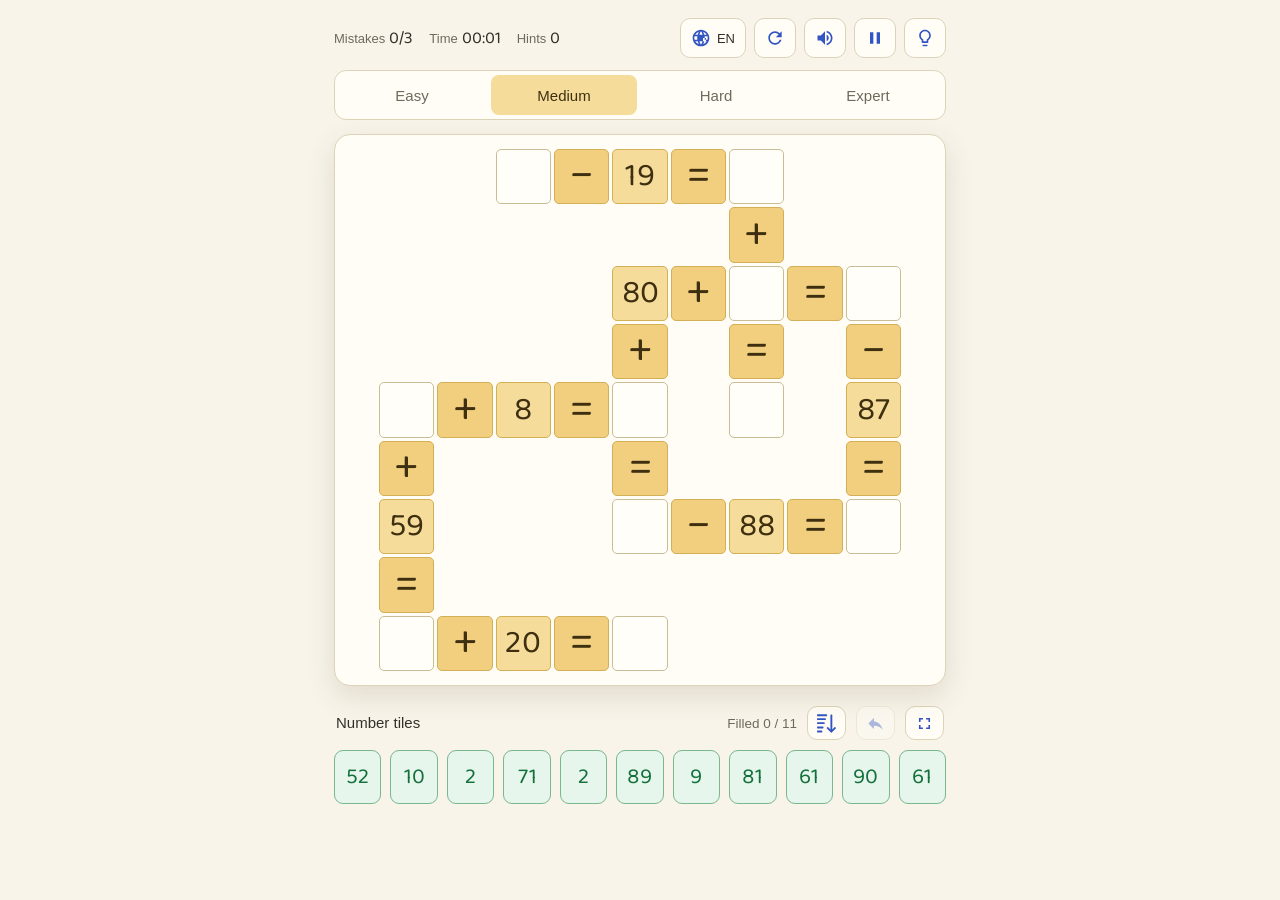
==== commit 7cb97d94: "Add completed-answer board to the win page (settlement page)" ====
--- a/index.html
+++ b/index.html
@@ -66,12 +66,18 @@
           </div>
         </div>
 
-        <div class="overlay" id="endOverlay">
-          <h2 id="endTitle">Done!</h2>
-          <p id="endText"></p>
-          <div class="row">
-            <button class="btn" id="retryBtn" type="button">Try again</button>
-            <button class="btn primary" id="againBtn" type="button">New puzzle</button>
+        <div class="overlay end-overlay" id="endOverlay">
+          <div class="end-inner">
+            <div class="end-solution-wrap hidden" id="endSolutionWrap">
+              <p class="end-solution-label" id="endSolutionLabel"></p>
+              <div class="end-solution num" id="endSolution"></div>
+            </div>
+            <h2 id="endTitle">Done!</h2>
+            <p id="endText"></p>
+            <div class="row">
+              <button class="btn" id="retryBtn" type="button">Try again</button>
+              <button class="btn primary" id="againBtn" type="button">New puzzle</button>
+            </div>
           </div>
         </div>
 
--- a/css/game.css
+++ b/css/game.css
@@ -362,6 +362,39 @@
 .overlay h2 { margin: 0; font-size: 26px; font-weight: 400; }
 .overlay p { margin: 0; color: var(--ink-soft); font-size: 15px; line-height: 1.6; }
 .overlay .row { display: flex; gap: 10px; flex-wrap: wrap; justify-content: center; margin-top: 6px; }
+/* ---------- end overlay with the completed-answer board ----------
+   The win overlay can hold the full answer board (expert is 11
+   rows tall), so it scrolls from the top when the content is
+   taller than the shell. The single inner group carries auto
+   margins, which centre it when it fits and collapse to nothing
+   when it overflows, so the lose page stays centred too. */
+.end-overlay { justify-content: flex-start; overflow-y: auto; }
+.end-overlay .end-inner {
+  width: 100%;
+  margin: auto;
+  display: flex;
+  flex-direction: column;
+  align-items: center;
+  gap: 10px;
+}
+.end-solution-wrap { width: 100%; }
+.end-solution {
+  display: grid;
+  gap: 3px;
+  width: 100%;
+  grid-template-columns: repeat(var(--cols, 9), 1fr);
+  max-width: calc(var(--cols, 9) * 58px);
+  margin: 0 auto;
+  font-size: var(--solution-font, 20px);
+}
+/* numbers the player placed show in the green filled style;
+   givens and operators reuse the board's own classes */
+.end-solution .cell.solution-filled {
+  background: var(--filled-bg);
+  border: 1.5px solid var(--filled-line);
+  color: var(--filled-ink);
+  font-size: 1.22em;
+}
 .confetti-bit {
   position: absolute;
   top: -12px;
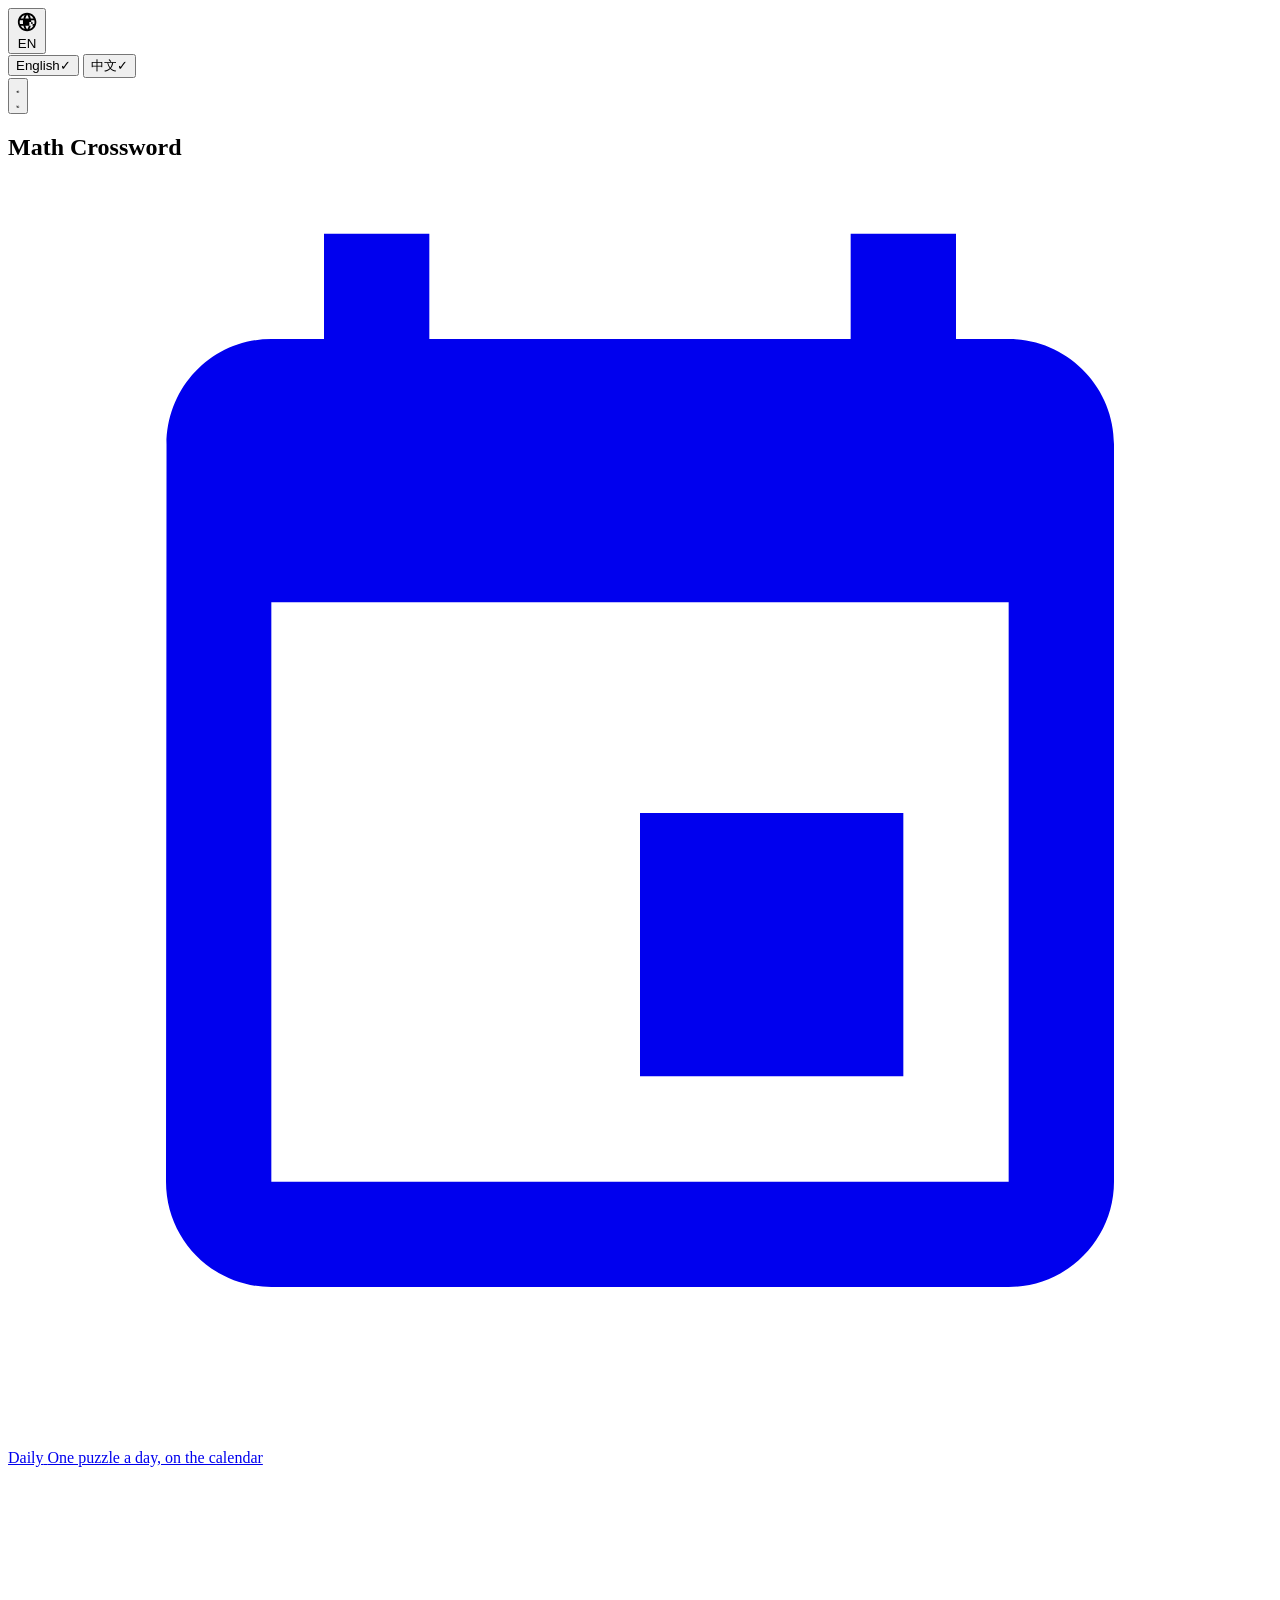
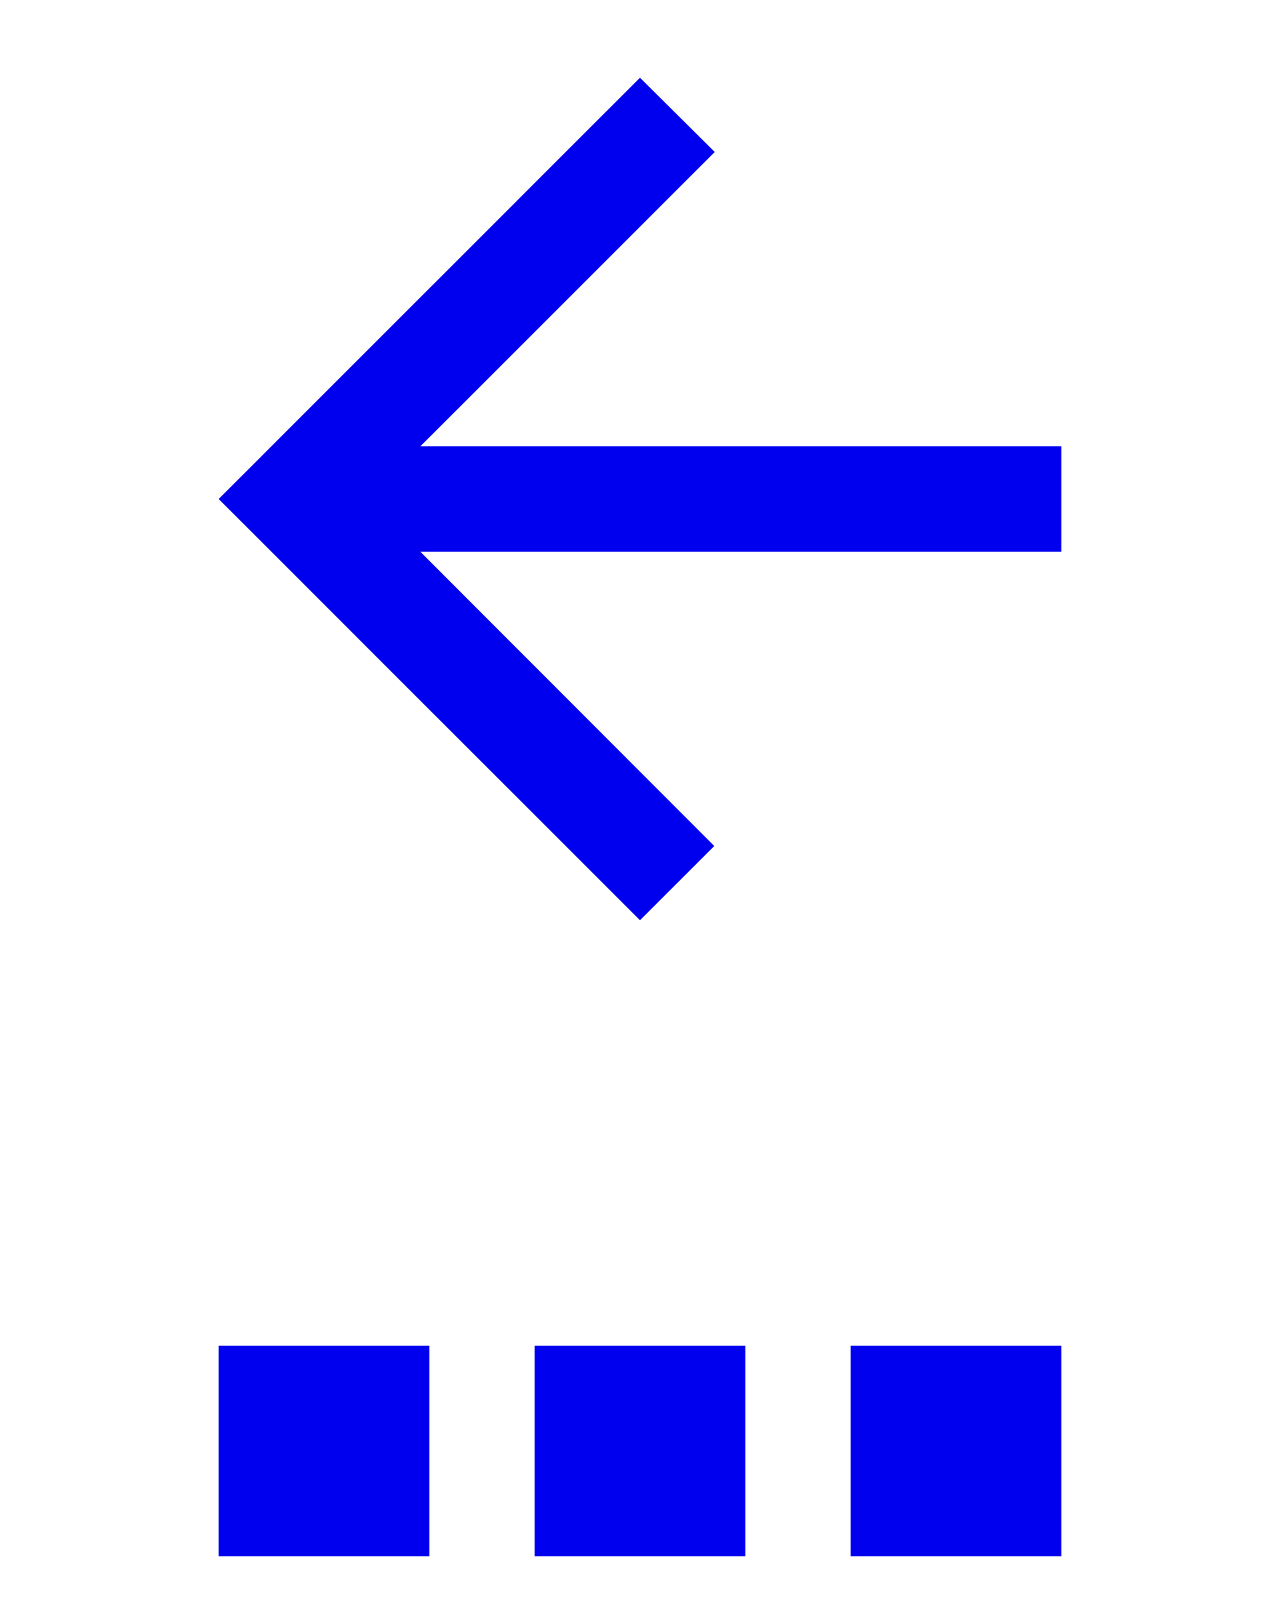
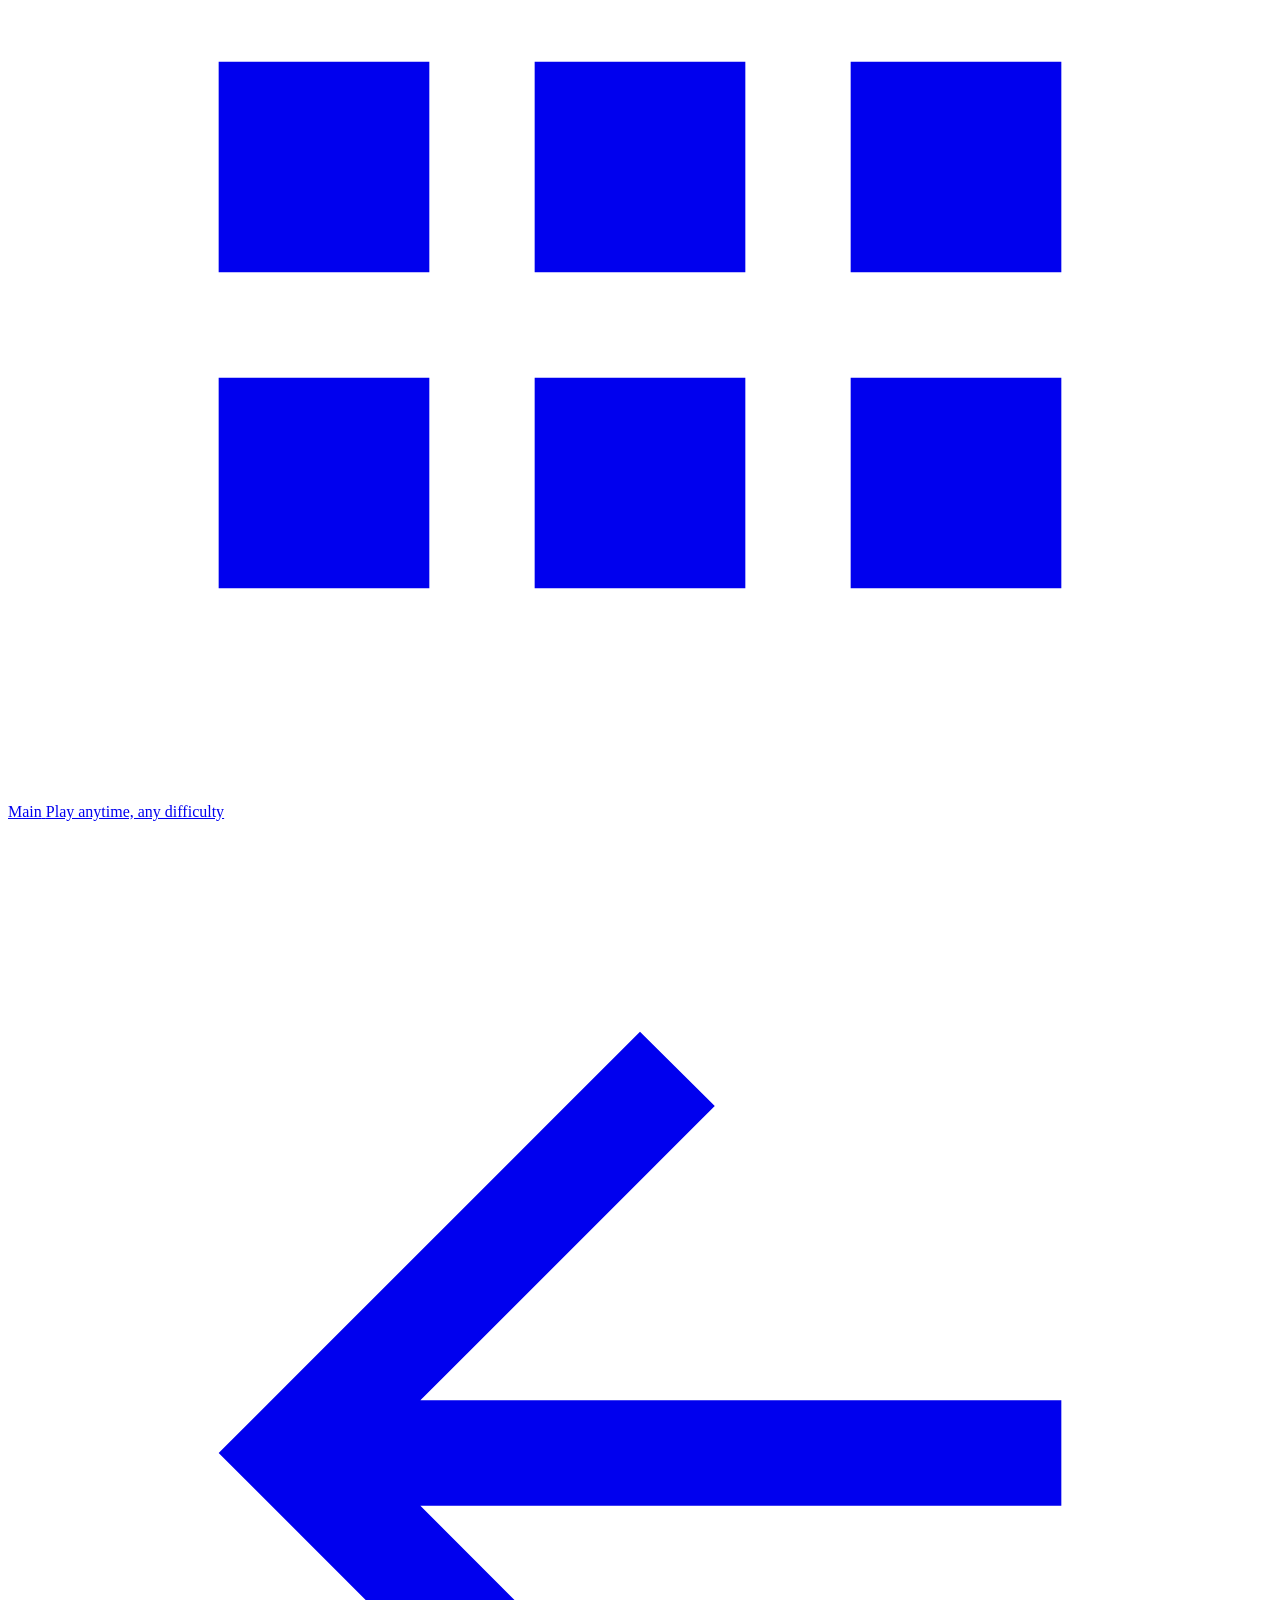
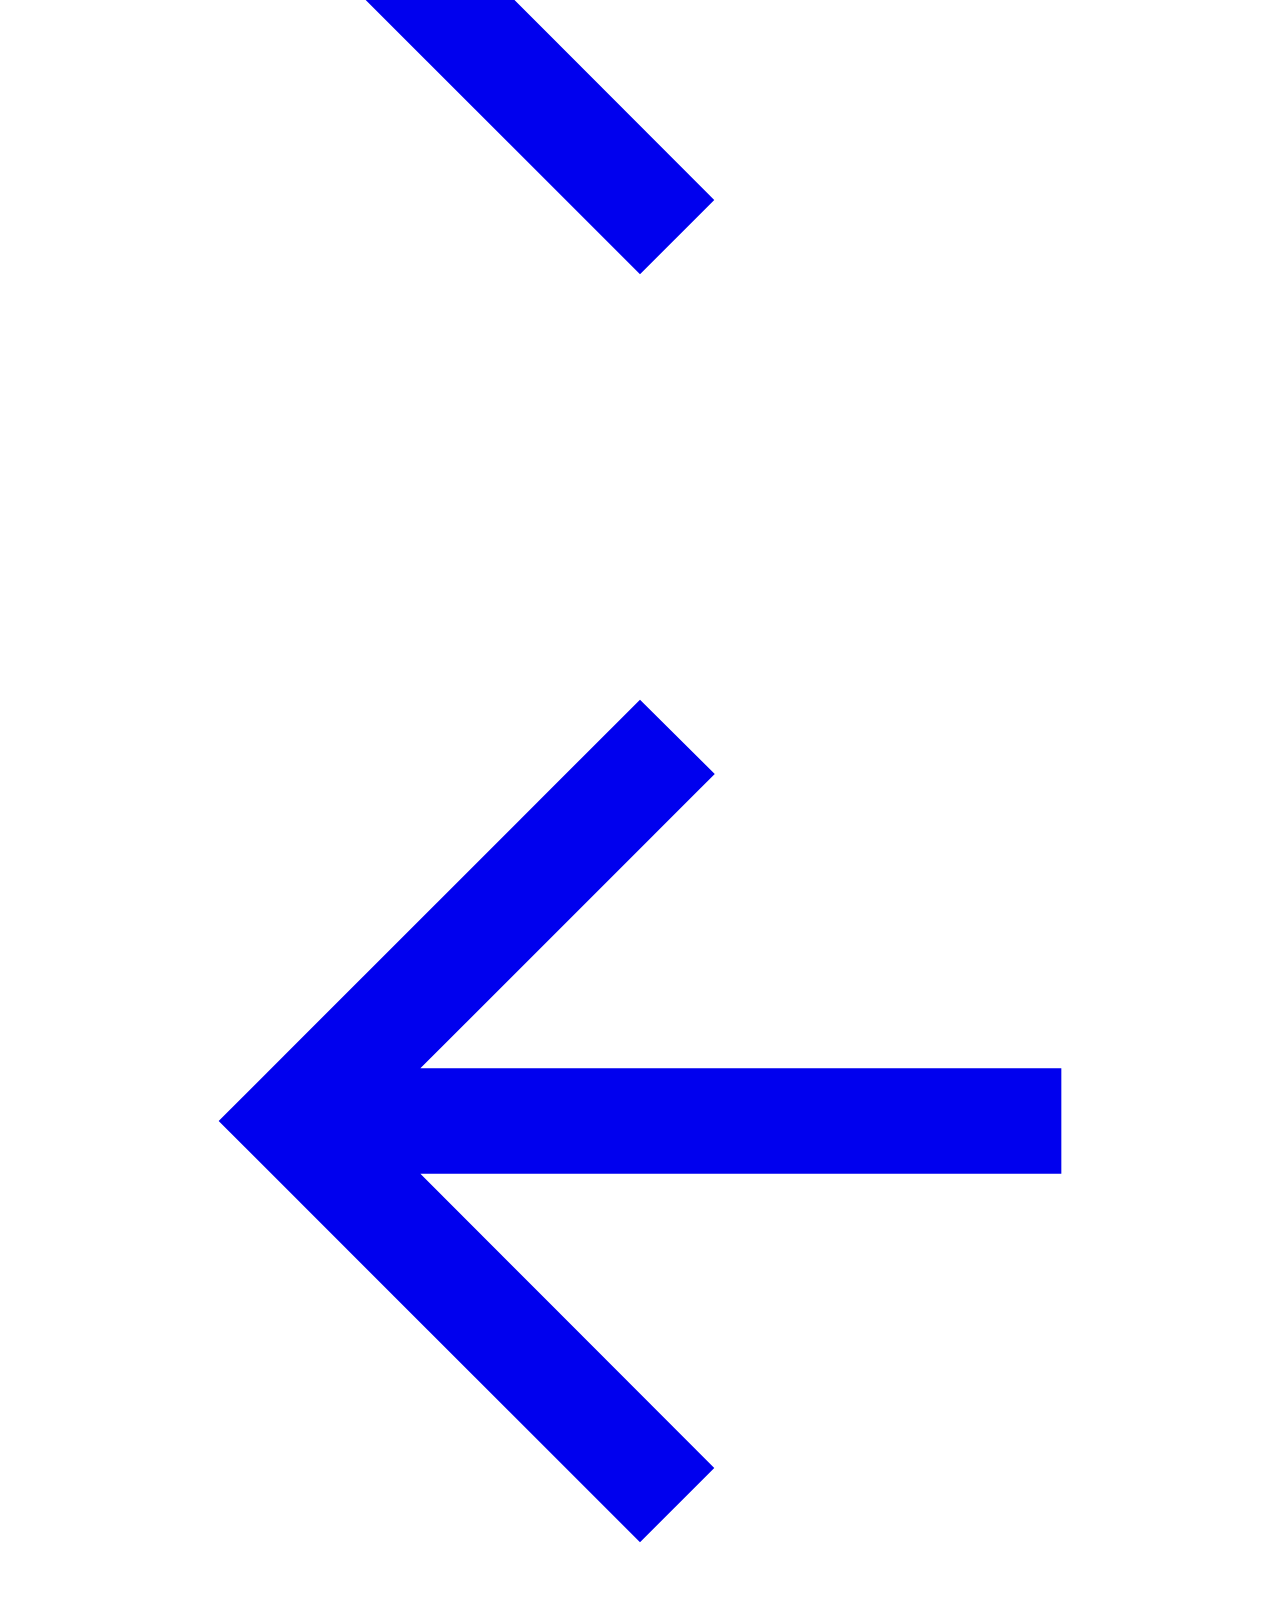
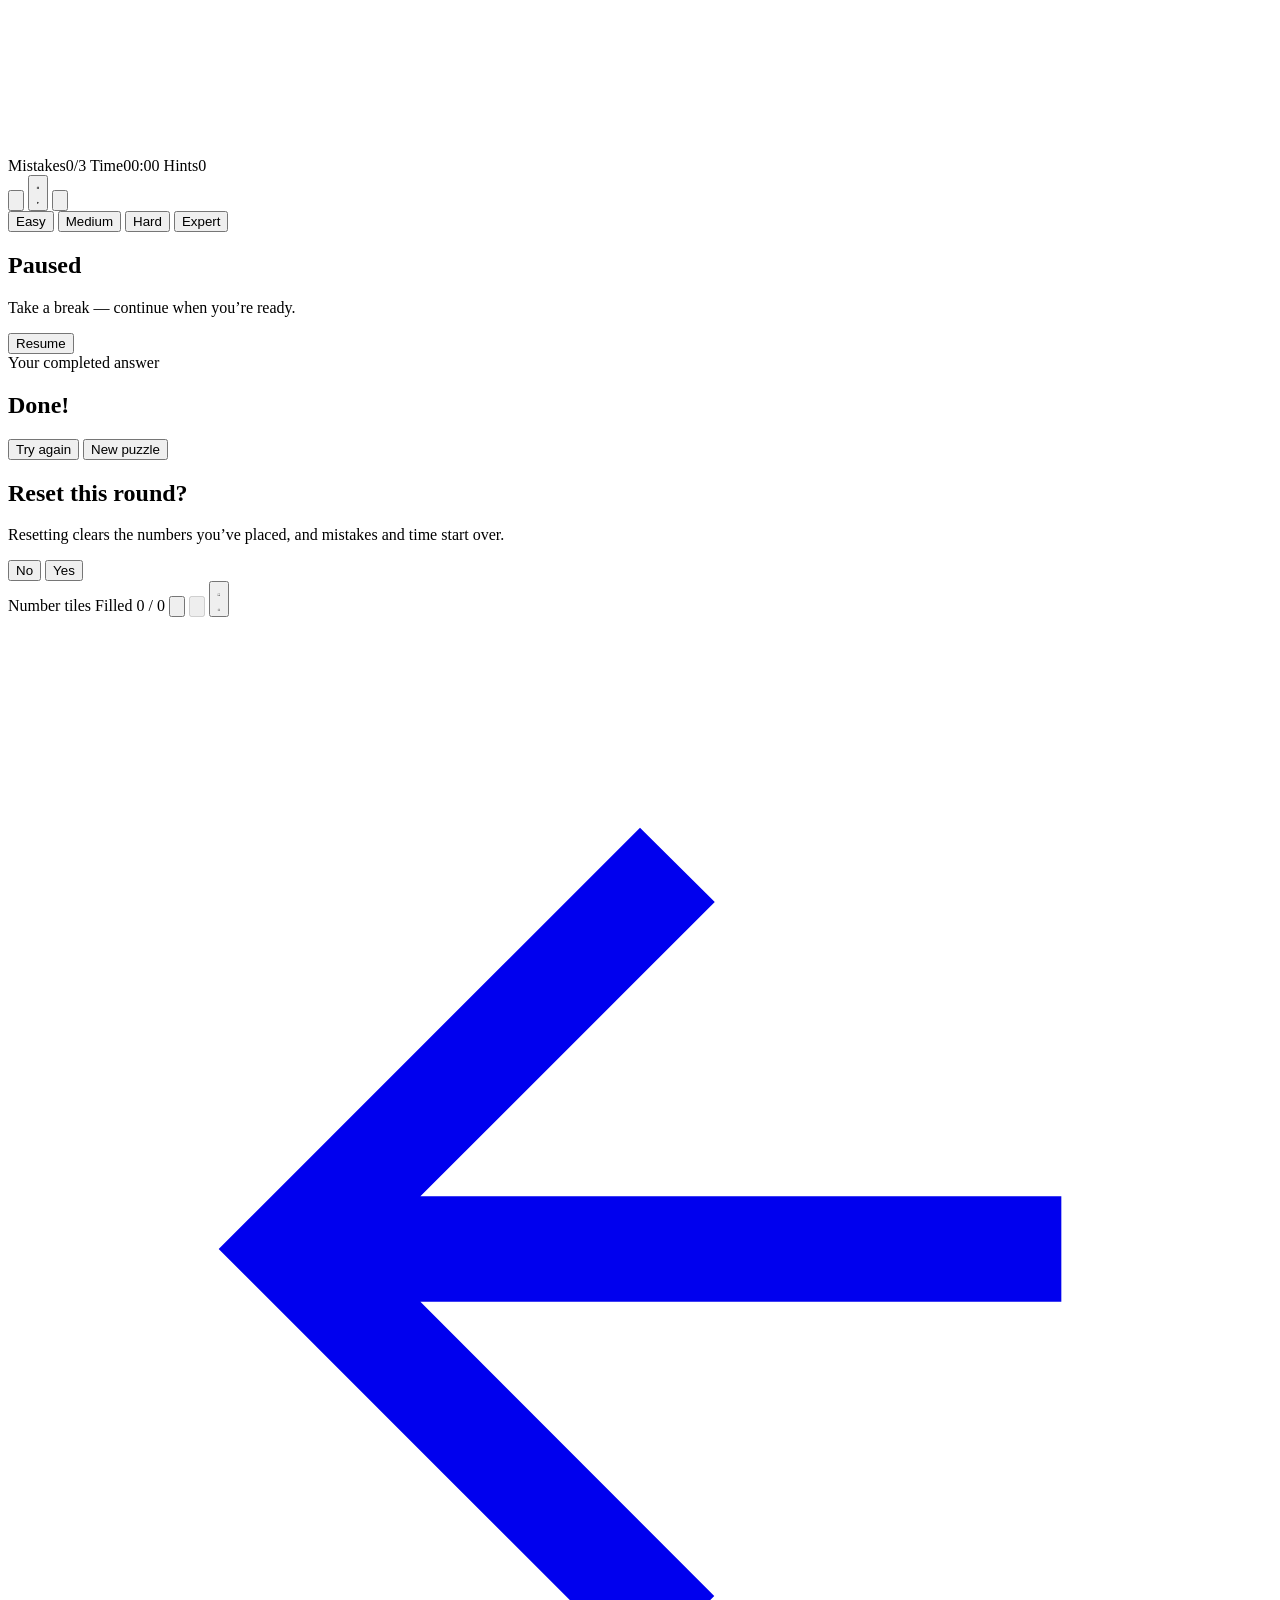
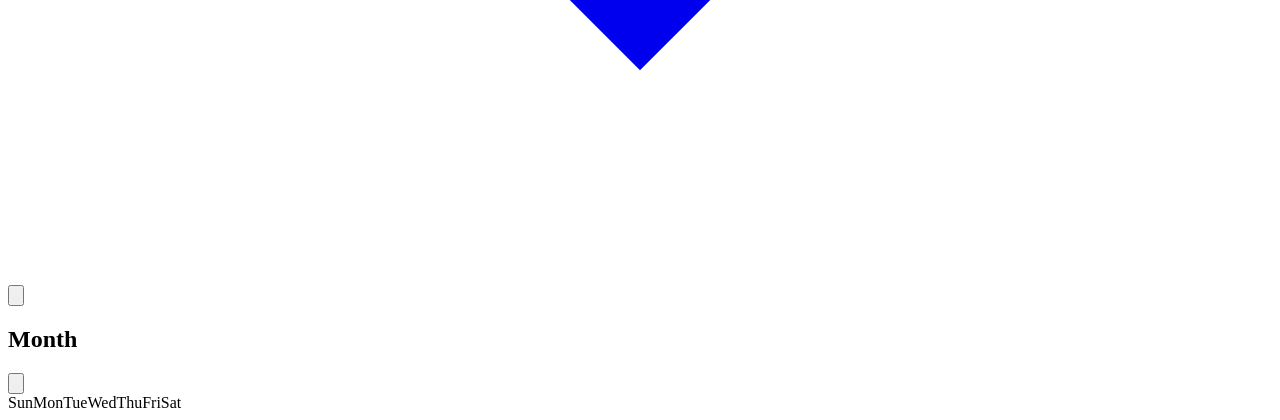
==== commit 993299f1: "Menu + Daily calendar restructure: main/game/calendar pages, date-seeded Daily puzzles, per-mode dif" ====
--- a/index.html
+++ b/index.html
@@ -9,17 +9,22 @@
     <link rel="preconnect" href="https://fonts.googleapis.com" />
     <link rel="preconnect" href="https://fonts.gstatic.com" crossorigin />
     <link href="https://fonts.googleapis.com/css2?family=Baloo+2:wght@400;500&display=swap" rel="stylesheet" />
-    <link rel="stylesheet" href="css/game.css" />
+    <link rel="stylesheet" href="assets/css/game.css" />
+    <link rel="stylesheet" href="assets/css/home.css" />
   </head>
   <body>
-    <main class="wrap">
-      <div class="statusbar">
-        <div class="stats" aria-live="polite">
-          <span><span class="label" id="labelMistakes">Mistakes</span><span class="val num" id="mistakes">0/3</span></span>
-          <span><span class="label" id="labelTime">Time</span><span class="val num" id="timer">00:00</span></span>
-          <span><span class="label" id="labelHints">Hints</span><span class="val num" id="hints">0</span></span>
-        </div>
-        <div class="actions">
+    <!-- App shell: three views in one page, mirroring the standalone
+         files main.html (menu), game.html (the game) and
+         calendar.html (the month calendar). nav.js switches views by
+         hash route: #/ menu, #/game game, #/calendar calendar. -->
+
+    <!-- ============ main menu (main.html) ============ -->
+    <section id="viewMain">
+      <main class="home-wrap">
+        <!-- language and sound live on the landing page (moved
+             here from the game page's top bar at the user's
+             request); main.js wires them by id, exactly as before -->
+        <div class="home-tools">
           <div class="lang-wrap">
             <button class="btn lang-btn" id="langBtn" type="button" aria-haspopup="menu" aria-expanded="false" aria-label="语言 / Language" title="语言 / Language">
               <svg viewBox="0 0 24 24" fill="currentColor" aria-hidden="true" focusable="false"><use href="assets/icons/sprite.svg#globe"></use></svg>
@@ -30,47 +35,97 @@
               <button type="button" role="menuitemradio" data-lang="zh" aria-checked="false"><span>中文</span><span class="check" aria-hidden="true">✓</span></button>
             </div>
           </div>
-          <button class="btn reset-btn" id="resetBtn" type="button" aria-label="Reset this round — asks for confirmation first" title="Reset this round — asks for confirmation first">
-            <svg viewBox="0 0 24 24" fill="currentColor" aria-hidden="true" focusable="false"><use href="assets/icons/sprite.svg#reset"></use></svg>
-          </button>
           <button class="btn sound-btn" id="soundBtn" type="button" aria-pressed="true" aria-label="Turn off the placement sound" title="Turn off the placement sound">
             <svg class="icon-sound-on" viewBox="0 0 24 24" fill="currentColor" aria-hidden="true" focusable="false"><use href="assets/icons/sprite.svg#sound-on"></use></svg>
             <svg class="icon-sound-off" viewBox="0 0 24 24" fill="currentColor" aria-hidden="true" focusable="false"><use href="assets/icons/sprite.svg#sound-off"></use></svg>
           </button>
-          <button class="btn pause-btn" id="pauseBtn" type="button" aria-pressed="false" aria-label="Pause" title="Pause">
-            <svg class="icon-pause" viewBox="0 0 24 24" fill="currentColor" aria-hidden="true" focusable="false"><use href="assets/icons/sprite.svg#pause"></use></svg>
-            <svg class="icon-play" viewBox="0 0 24 24" fill="currentColor" aria-hidden="true" focusable="false"><use href="assets/icons/sprite.svg#play"></use></svg>
-          </button>
-          <button class="btn hint-btn" id="hintBtn" type="button" aria-label="Hint: fill in one correct number" title="Hint">
-            <svg viewBox="0 0 24 24" fill="currentColor" aria-hidden="true" focusable="false"><use href="assets/icons/sprite.svg#hint"></use></svg>
-          </button>
-        </div>
-      </div>
-
-      <div class="difficulties" id="diffGroup" role="group" aria-label="Difficulty">
-        <button type="button" data-diff="easy" aria-pressed="false">Easy</button>
-        <button type="button" data-diff="medium" aria-pressed="true">Medium</button>
-        <button type="button" data-diff="hard" aria-pressed="false">Hard</button>
-        <button type="button" data-diff="expert" aria-pressed="false">Expert</button>
-      </div>
-
-      <div class="board-shell" id="boardShell">
-        <div class="board num" id="board" aria-label="Math crossword board"></div>
-        <div class="toast" id="toast" role="alert"></div>
-
-        <div class="overlay" id="pauseOverlay">
-          <h2 id="pauseTitle">Paused</h2>
-          <p id="pauseText">Take a break — continue when you’re ready.</p>
-          <div class="row">
-            <button class="btn primary" id="resumeBtn" type="button">Resume</button>
-          </div>
-        </div>
-
-        <div class="overlay end-overlay" id="endOverlay">
-          <div class="end-inner">
+        </div>
+
+        <!-- the heading shows the game's name in the selected
+             language only — never both at once; main.js and
+             view.js keep #homeTitle in step with the language -->
+        <header class="home-head">
+          <h1 id="homeTitle">Math Crossword</h1>
+        </header>
+
+        <nav class="menu-list" id="menuList" aria-label="Choose a mode">
+          <a class="menu-card" href="#/calendar">
+            <span class="menu-icon daily">
+              <svg viewBox="0 0 24 24" fill="currentColor" aria-hidden="true" focusable="false"><use href="assets/icons/sprite.svg#calendar"></use></svg>
+            </span>
+            <span class="menu-text">
+              <span class="menu-label" id="menuDailyLabel">Daily</span>
+              <span class="menu-desc" id="menuDailyDesc">One puzzle a day, on the calendar</span>
+            </span>
+            <svg class="menu-arrow" viewBox="0 0 24 24" fill="currentColor" aria-hidden="true" focusable="false"><use href="assets/icons/sprite.svg#back"></use></svg>
+          </a>
+
+          <a class="menu-card" href="#/game">
+            <span class="menu-icon main">
+              <svg viewBox="0 0 24 24" fill="currentColor" aria-hidden="true" focusable="false"><use href="assets/icons/sprite.svg#grid"></use></svg>
+            </span>
+            <span class="menu-text">
+              <span class="menu-label" id="menuMainLabel">Main</span>
+              <span class="menu-desc" id="menuMainDesc">Play anytime, any difficulty</span>
+            </span>
+            <svg class="menu-arrow" viewBox="0 0 24 24" fill="currentColor" aria-hidden="true" focusable="false"><use href="assets/icons/sprite.svg#back"></use></svg>
+          </a>
+        </nav>
+      </main>
+    </section>
+
+    <!-- ============ the game (game.html) ============ -->
+    <section id="viewGame" class="hidden">
+      <main class="wrap">
+        <div class="view-bar">
+          <a class="back-link" id="gameBackLink" href="#/" aria-label="Back to menu">
+            <svg viewBox="0 0 24 24" fill="currentColor" aria-hidden="true" focusable="false"><use href="assets/icons/sprite.svg#back"></use></svg>
+          </a>
+        </div>
+
+        <div class="statusbar">
+          <div class="stats" aria-live="polite">
+            <span><span class="label" id="labelMistakes">Mistakes</span><span class="val num" id="mistakes">0/3</span></span>
+            <span><span class="label" id="labelTime">Time</span><span class="val num" id="timer">00:00</span></span>
+            <span><span class="label" id="labelHints">Hints</span><span class="val num" id="hints">0</span></span>
+          </div>
+          <div class="actions">
+            <button class="btn reset-btn" id="resetBtn" type="button" aria-label="Reset this round — asks for confirmation first" title="Reset this round — asks for confirmation first">
+              <svg viewBox="0 0 24 24" fill="currentColor" aria-hidden="true" focusable="false"><use href="assets/icons/sprite.svg#reset"></use></svg>
+            </button>
+            <button class="btn pause-btn" id="pauseBtn" type="button" aria-pressed="false" aria-label="Pause" title="Pause">
+              <svg class="icon-pause" viewBox="0 0 24 24" fill="currentColor" aria-hidden="true" focusable="false"><use href="assets/icons/sprite.svg#pause"></use></svg>
+              <svg class="icon-play" viewBox="0 0 24 24" fill="currentColor" aria-hidden="true" focusable="false"><use href="assets/icons/sprite.svg#play"></use></svg>
+            </button>
+            <button class="btn hint-btn" id="hintBtn" type="button" aria-label="Hint: fill in one correct number" title="Hint">
+              <svg viewBox="0 0 24 24" fill="currentColor" aria-hidden="true" focusable="false"><use href="assets/icons/sprite.svg#hint"></use></svg>
+            </button>
+          </div>
+        </div>
+
+        <div class="difficulties" id="diffGroup" role="group" aria-label="Difficulty">
+          <button type="button" data-diff="easy" aria-pressed="false">Easy</button>
+          <button type="button" data-diff="medium" aria-pressed="true">Medium</button>
+          <button type="button" data-diff="hard" aria-pressed="false">Hard</button>
+          <button type="button" data-diff="expert" aria-pressed="false">Expert</button>
+        </div>
+
+        <div class="board-shell" id="boardShell">
+          <div class="board num" id="board" aria-label="Math crossword board"></div>
+          <div class="toast" id="toast" role="alert"></div>
+
+          <div class="overlay" id="pauseOverlay">
+            <h2 id="pauseTitle">Paused</h2>
+            <p id="pauseText">Take a break — continue when you’re ready.</p>
+            <div class="row">
+              <button class="btn primary" id="resumeBtn" type="button">Resume</button>
+            </div>
+          </div>
+
+          <div class="overlay end-overlay" id="endOverlay">
             <div class="end-solution-wrap hidden" id="endSolutionWrap">
-              <p class="end-solution-label" id="endSolutionLabel"></p>
-              <div class="end-solution num" id="endSolution"></div>
+              <div class="end-solution-label" id="endSolutionLabel">Your completed answer</div>
+              <div class="end-solution num" id="endSolution" aria-label="Completed answer"></div>
             </div>
             <h2 id="endTitle">Done!</h2>
             <p id="endText"></p>
@@ -79,55 +134,89 @@
               <button class="btn primary" id="againBtn" type="button">New puzzle</button>
             </div>
           </div>
-        </div>
-
-        <div class="overlay" id="resetConfirmOverlay" role="alertdialog" aria-labelledby="resetConfirmTitle" aria-describedby="resetConfirmText">
-          <h2 id="resetConfirmTitle">Reset this round?</h2>
-          <p id="resetConfirmText">Resetting clears the numbers you’ve placed, and mistakes and time start over.</p>
-          <div class="row">
-            <button class="btn" id="resetNoBtn" type="button">No</button>
-            <button class="btn primary" id="resetYesBtn" type="button">Yes</button>
-          </div>
-        </div>
-      </div>
-
-      <div class="bank-head">
-        <span class="t" id="bankTitle">Number tiles</span>
-        <span class="bank-tools">
-          <span class="p" id="progress">Filled 0 / 0</span>
-          <button class="btn sort-btn" id="sortBtn" type="button" aria-pressed="false" aria-label="Sort tiles from smallest to largest" title="Sort tiles from smallest to largest">
-            <svg viewBox="0 0 24 24" fill="currentColor" aria-hidden="true" focusable="false"><use href="assets/icons/sprite.svg#sort"></use></svg>
-          </button>
-          <button class="btn sort-btn undo-btn" id="undoBtn" type="button" aria-label="Undo last move" title="Undo last move" disabled>
-            <svg viewBox="0 0 24 24" fill="currentColor" aria-hidden="true" focusable="false"><use href="assets/icons/sprite.svg#undo"></use></svg>
-          </button>
-          <button class="btn fullscreen-btn" id="fullscreenBtn" type="button" aria-pressed="false" aria-label="Full screen" title="Full screen">
-            <!-- fullscreen glyphs are inlined (paths copied verbatim from
-                 assets/icons/fullscreen.svg and fullscreen-exit.svg):
-                 the external sprite <use> for these two symbols failed
-                 to render on the live page, leaving an empty button,
-                 while the other icons resolved fine. -->
-            <svg class="icon-fullscreen" viewBox="0 0 24 24" fill="currentColor" aria-hidden="true" focusable="false"><path d="M7 14H5v5h5v-2H7v-3zm-2-4h2V7h3V5H5v5zm12 7h-3v2h5v-5h-2v3zM14 5v2h3v3h2V5h-5z"/></svg>
-            <svg class="icon-fullscreen-exit" viewBox="0 0 24 24" fill="currentColor" aria-hidden="true" focusable="false"><path d="M5 16h3v3h2v-5H5v2zm3-8H5v2h5V5H8v3zm6 11h2v-3h3v-2h-5v5zm2-11V5h-2v5h5V8h-3z"/></svg>
-          </button>
-        </span>
-      </div>
-      <div class="bank num" id="bank" aria-label="Number tiles"></div>
-    </main>
+
+          <div class="overlay" id="resetConfirmOverlay" role="alertdialog" aria-labelledby="resetConfirmTitle" aria-describedby="resetConfirmText">
+            <h2 id="resetConfirmTitle">Reset this round?</h2>
+            <p id="resetConfirmText">Resetting clears the numbers you’ve placed, and mistakes and time start over.</p>
+            <div class="row">
+              <button class="btn" id="resetNoBtn" type="button">No</button>
+              <button class="btn primary" id="resetYesBtn" type="button">Yes</button>
+            </div>
+          </div>
+        </div>
+
+        <div class="bank-head">
+          <span class="t" id="bankTitle">Number tiles</span>
+          <span class="bank-tools">
+            <span class="p" id="progress">Filled 0 / 0</span>
+            <button class="btn sort-btn" id="sortBtn" type="button" aria-pressed="false" aria-label="Sort tiles from smallest to largest" title="Sort tiles from smallest to largest">
+              <svg viewBox="0 0 24 24" fill="currentColor" aria-hidden="true" focusable="false"><use href="assets/icons/sprite.svg#sort"></use></svg>
+            </button>
+            <button class="btn sort-btn undo-btn" id="undoBtn" type="button" aria-label="Undo last move" title="Undo last move" disabled>
+              <svg viewBox="0 0 24 24" fill="currentColor" aria-hidden="true" focusable="false"><use href="assets/icons/sprite.svg#undo"></use></svg>
+            </button>
+            <button class="btn fullscreen-btn" id="fullscreenBtn" type="button" aria-pressed="false" aria-label="Full screen" title="Full screen">
+              <!-- fullscreen glyphs are inlined (paths copied verbatim from
+                   assets/icons/fullscreen.svg and fullscreen-exit.svg):
+                   the external sprite <use> for these two symbols failed
+                   to render on the live page, leaving an empty button,
+                   while the other icons resolved fine. -->
+              <svg class="icon-fullscreen" viewBox="0 0 24 24" fill="currentColor" aria-hidden="true" focusable="false"><path d="M7 14H5v5h5v-2H7v-3zm-2-4h2V7h3V5H5v5zm12 7h-3v2h5v-5h-2v3zM14 5v2h3v3h2V5h-5z"/></svg>
+              <svg class="icon-fullscreen-exit" viewBox="0 0 24 24" fill="currentColor" aria-hidden="true" focusable="false"><path d="M5 16h3v3h2v-5H5v2zm3-8H5v2h5V5H8v3zm6 11h2v-3h3v-2h-5v5zm2-11V5h-2v5h5V8h-3z"/></svg>
+            </button>
+          </span>
+        </div>
+        <div class="bank num" id="bank" aria-label="Number tiles"></div>
+      </main>
+    </section>
+
+    <!-- ============ calendar (calendar.html) ============ -->
+    <section id="viewCalendar" class="hidden">
+      <main class="home-wrap">
+        <div class="view-bar">
+          <a class="back-link" href="#/" aria-label="Back to menu">
+            <svg viewBox="0 0 24 24" fill="currentColor" aria-hidden="true" focusable="false"><use href="assets/icons/sprite.svg#back"></use></svg>
+          </a>
+        </div>
+
+        <div class="cal-panel">
+          <div class="cal-header">
+            <button class="cal-nav-btn" id="calPrevBtn" type="button" aria-label="Previous month" title="Previous month">
+              <svg viewBox="0 0 24 24" fill="currentColor" aria-hidden="true" focusable="false"><use href="assets/icons/sprite.svg#back"></use></svg>
+            </button>
+            <h2 class="cal-title num" id="calTitle">Month</h2>
+            <button class="cal-nav-btn cal-next-btn" id="calNextBtn" type="button" aria-label="Next month" title="Next month">
+              <svg viewBox="0 0 24 24" fill="currentColor" aria-hidden="true" focusable="false"><use href="assets/icons/sprite.svg#back"></use></svg>
+            </button>
+          </div>
+
+          <div class="cal-weekdays" aria-hidden="true">
+            <span>Sun</span><span>Mon</span><span>Tue</span><span>Wed</span><span>Thu</span><span>Fri</span><span>Sat</span>
+          </div>
+          <div class="cal-grid num" id="calGrid" role="grid" aria-label="Calendar month"></div>
+        </div>
+      </main>
+    </section>
 
     <!-- Modules split by concern, loaded in dependency order as
          classic scripts (the artifact runtime serves them from
          assets/js/): config -> i18n -> ops -> puzzle -> solver ->
-         audio -> state -> drag -> view -> main. -->
-    <script src="js/config.js"></script>
-    <script src="js/i18n.js"></script>
-    <script src="js/ops.js"></script>
-    <script src="js/puzzle.js"></script>
-    <script src="js/solver.js"></script>
-    <script src="js/audio.js"></script>
-    <script src="js/state.js"></script>
-    <script src="js/drag.js"></script>
-    <script src="js/view.js"></script>
-    <script src="js/main.js"></script>
+         daily -> audio -> state -> drag -> view -> main ->
+         calendar -> nav. main.js wires the game but defers its
+         first puzzle while the menu view exists; nav.js boots it
+         when the game view opens. -->
+    <script src="assets/js/config.js"></script>
+    <script src="assets/js/i18n.js"></script>
+    <script src="assets/js/ops.js"></script>
+    <script src="assets/js/puzzle.js"></script>
+    <script src="assets/js/solver.js"></script>
+    <script src="assets/js/daily.js"></script>
+    <script src="assets/js/audio.js"></script>
+    <script src="assets/js/state.js"></script>
+    <script src="assets/js/drag.js"></script>
+    <script src="assets/js/view.js"></script>
+    <script src="assets/js/main.js"></script>
+    <script src="assets/js/calendar.js"></script>
+    <script src="assets/js/nav.js"></script>
   </body>
 </html>
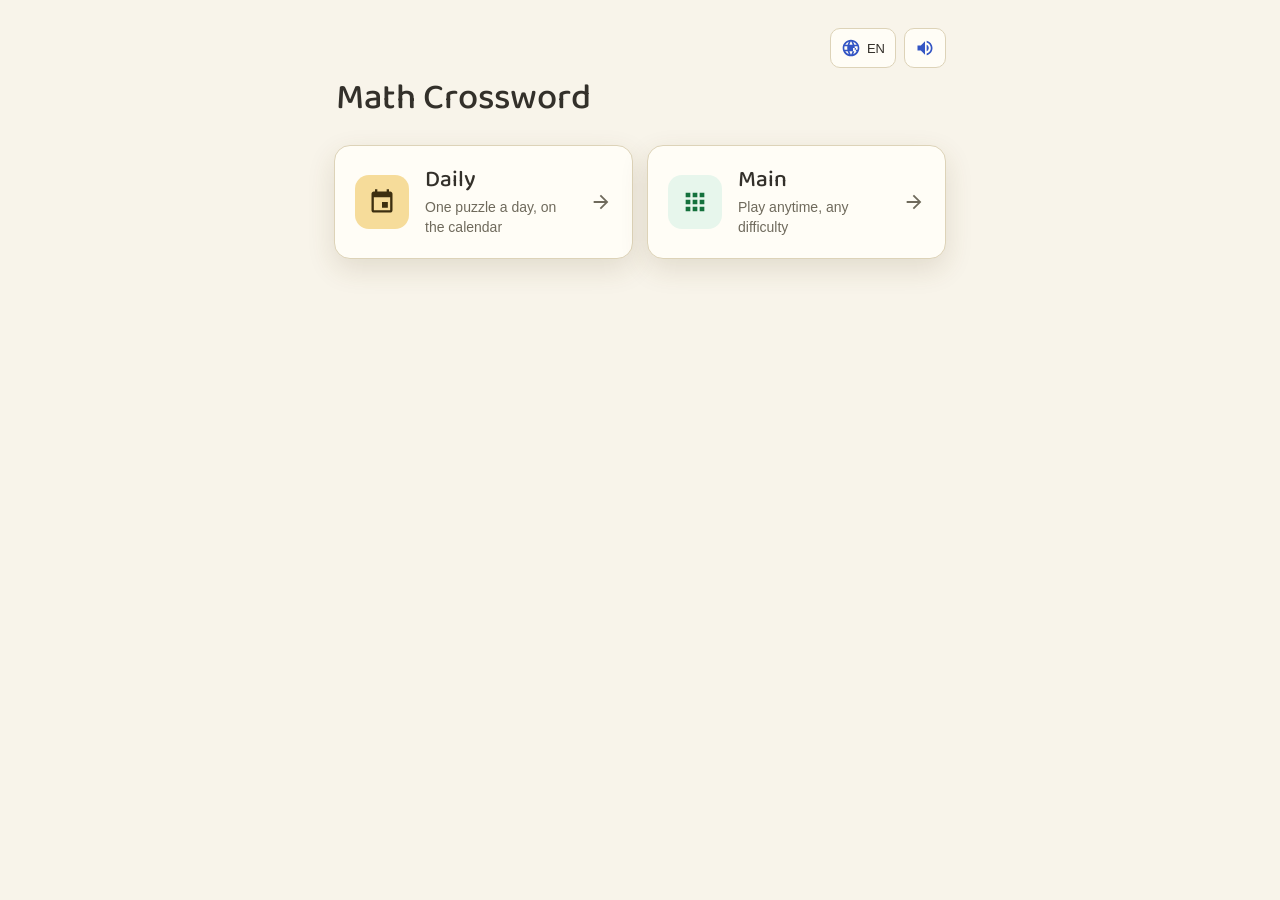
==== commit 6aaca221: "Fix GitHub Pages asset paths: css/ and js/ (not assets/css, assets/js)" ====
--- a/index.html
+++ b/index.html
@@ -9,8 +9,8 @@
     <link rel="preconnect" href="https://fonts.googleapis.com" />
     <link rel="preconnect" href="https://fonts.gstatic.com" crossorigin />
     <link href="https://fonts.googleapis.com/css2?family=Baloo+2:wght@400;500&display=swap" rel="stylesheet" />
-    <link rel="stylesheet" href="assets/css/game.css" />
-    <link rel="stylesheet" href="assets/css/home.css" />
+    <link rel="stylesheet" href="css/game.css" />
+    <link rel="stylesheet" href="css/home.css" />
   </head>
   <body>
     <!-- App shell: three views in one page, mirroring the standalone
@@ -200,23 +200,23 @@
 
     <!-- Modules split by concern, loaded in dependency order as
          classic scripts (the artifact runtime serves them from
-         assets/js/): config -> i18n -> ops -> puzzle -> solver ->
+         js/): config -> i18n -> ops -> puzzle -> solver ->
          daily -> audio -> state -> drag -> view -> main ->
          calendar -> nav. main.js wires the game but defers its
          first puzzle while the menu view exists; nav.js boots it
          when the game view opens. -->
-    <script src="assets/js/config.js"></script>
-    <script src="assets/js/i18n.js"></script>
-    <script src="assets/js/ops.js"></script>
-    <script src="assets/js/puzzle.js"></script>
-    <script src="assets/js/solver.js"></script>
-    <script src="assets/js/daily.js"></script>
-    <script src="assets/js/audio.js"></script>
-    <script src="assets/js/state.js"></script>
-    <script src="assets/js/drag.js"></script>
-    <script src="assets/js/view.js"></script>
-    <script src="assets/js/main.js"></script>
-    <script src="assets/js/calendar.js"></script>
-    <script src="assets/js/nav.js"></script>
+    <script src="js/config.js"></script>
+    <script src="js/i18n.js"></script>
+    <script src="js/ops.js"></script>
+    <script src="js/puzzle.js"></script>
+    <script src="js/solver.js"></script>
+    <script src="js/daily.js"></script>
+    <script src="js/audio.js"></script>
+    <script src="js/state.js"></script>
+    <script src="js/drag.js"></script>
+    <script src="js/view.js"></script>
+    <script src="js/main.js"></script>
+    <script src="js/calendar.js"></script>
+    <script src="js/nav.js"></script>
   </body>
 </html>
--- a/css/game.css
+++ b/css/game.css
@@ -0,0 +1,554 @@
+button, [role="button"], select, summary, input:not([type="checkbox"], [type="radio"]) { min-height: 2rem; }
+
+:root {
+  --bg: #f8f4ea;
+  --panel: #fffdf6;
+  --ink: #33302a;
+  --ink-soft: #6f6a5c;
+  --line: #ddd3b8;
+  --given-bg: #f6dc9a;
+  --given-line: #d3af55;
+  --given-ink: #3d2f10;
+  --op-bg: #f1cf7e;
+  --blank-bg: #fffef9;
+  --blank-line: #c9bd97;
+  --filled-bg: #dcf2e1;
+  --filled-line: #8fc7a0;
+  --filled-ink: #166534;
+  --accent: #d97706;
+  --accent-ink: #ffffff;
+  --tile-bg: #e7f6ec;
+  --tile-line: #79b78d;
+  --tile-ink: #14713c;
+  --danger: #dc2626;
+  --danger-bg: #fde8e8;
+  --sort-ink: #3355c4;
+  --overlay-bg: rgba(248, 244, 234, 0.97);
+  --shadow: 0 10px 28px rgba(93, 74, 28, 0.14);
+}
+@media (prefers-color-scheme: dark) {
+  :root {
+    --bg: #191a16;
+    --panel: #22241e;
+    --ink: #ece7d8;
+    --ink-soft: #a79f8a;
+    --line: #454133;
+    --given-bg: #66531c;
+    --given-line: #8a6f27;
+    --given-ink: #ffe9a8;
+    --op-bg: #59481a;
+    --blank-bg: #26281f;
+    --blank-line: #5b553d;
+    --filled-bg: #1d4630;
+    --filled-line: #2f7a4c;
+    --filled-ink: #a9e6bb;
+    --accent: #f59e0b;
+    --accent-ink: #231a02;
+    --tile-bg: #173326;
+    --tile-line: #2f7a4c;
+    --tile-ink: #8fe3ae;
+    --danger: #f87171;
+    --danger-bg: #4a1f1f;
+    --sort-ink: #93aef5;
+    --overlay-bg: rgba(25, 26, 22, 0.97);
+    --shadow: 0 10px 28px rgba(0, 0, 0, 0.45);
+  }
+}
+
+* { box-sizing: border-box; }
+html, body { margin: 0; padding: 0; }
+body {
+  background: var(--bg);
+  color: var(--ink);
+  font-family: "PingFang SC", "Hiragino Sans GB", "Microsoft YaHei", "Noto Sans SC", sans-serif;
+  -webkit-font-smoothing: antialiased;
+}
+.num { font-family: "Baloo 2", "PingFang SC", "Microsoft YaHei", sans-serif; }
+.hidden { display: none !important; }
+
+.wrap {
+  max-width: 640px;
+  margin: 0 auto;
+  padding: 18px 14px 40px;
+}
+
+/* ---------- status bar ---------- */
+.statusbar {
+  display: flex;
+  align-items: center;
+  justify-content: space-between;
+  gap: 10px;
+  flex-wrap: wrap;
+  margin-bottom: 12px;
+}
+.stats { display: flex; gap: 16px; align-items: baseline; font-size: 15px; }
+.stats .label { color: var(--ink-soft); font-size: 13px; margin-right: 4px; }
+.stats .val { font-weight: 400; font-size: 17px; }
+.stats .val.bad { color: var(--danger); }
+.actions { display: flex; gap: 8px; }
+.btn {
+  appearance: none;
+  border: 1px solid var(--line);
+  background: var(--panel);
+  color: var(--ink);
+  border-radius: 10px;
+  padding: 8px 14px;
+  font-size: 14px;
+  font-family: inherit;
+  cursor: pointer;
+  min-height: 40px;
+  display: inline-flex;
+  align-items: center;
+  gap: 6px;
+}
+.btn:hover { border-color: var(--accent); }
+.btn.primary {
+  background: var(--accent);
+  border-color: var(--accent);
+  color: var(--accent-ink);
+  font-weight: 400;
+}
+.actions { flex-wrap: wrap; }
+.reset-btn { color: var(--sort-ink); padding: 8px 10px; justify-content: center; }
+.reset-btn svg { width: 20px; height: 20px; display: block; flex: none; }
+.sound-btn { color: var(--sort-ink); padding: 8px 10px; justify-content: center; }
+.sound-btn svg { width: 20px; height: 20px; display: block; flex: none; }
+/* like the other icon buttons, the sound button itself never
+   highlights or dims — only the glyph changes when sound is off */
+.sound-btn .icon-sound-off { display: none; }
+.sound-btn[aria-pressed="false"] .icon-sound-on { display: none; }
+.sound-btn[aria-pressed="false"] .icon-sound-off { display: block; }
+.pause-btn, .hint-btn { color: var(--sort-ink); padding: 8px 10px; justify-content: center; }
+.pause-btn svg, .hint-btn svg { width: 20px; height: 20px; display: block; flex: none; }
+.pause-btn .icon-play { display: none; }
+.pause-btn.paused .icon-pause { display: none; }
+.pause-btn.paused .icon-play { display: block; }
+/* fullscreen: like the other icon buttons, no highlight or dimmed
+   state — only the glyph swaps between expand and collapse */
+.fullscreen-btn { color: var(--sort-ink); padding: 8px 10px; justify-content: center; }
+.fullscreen-btn svg { width: 20px; height: 20px; display: block; flex: none; }
+.fullscreen-btn .icon-fullscreen-exit { display: none; }
+.fullscreen-btn[aria-pressed="true"] .icon-fullscreen { display: none; }
+.fullscreen-btn[aria-pressed="true"] .icon-fullscreen-exit { display: block; }
+/* ---------- fullscreen layout ----------
+   Applied both via the :fullscreen pseudo-class (the fullscreen
+   element is <html>) and via the .is-fullscreen class the view
+   toggles on <body> from fullscreenchange, so the layout follows
+   the real state however it was entered or left (button, Esc, F11). */
+:fullscreen { background: var(--bg); overflow-x: hidden; overflow-y: auto; }
+:fullscreen .wrap,
+body.is-fullscreen .wrap {
+  min-height: 100vh;
+  min-height: 100dvh;
+  display: flex;
+  flex-direction: column;
+  justify-content: center;
+  max-width: 760px;
+  padding-top: max(18px, env(safe-area-inset-top));
+  padding-bottom: max(28px, env(safe-area-inset-bottom));
+  padding-left: max(14px, env(safe-area-inset-left));
+  padding-right: max(14px, env(safe-area-inset-right));
+}
+:fullscreen .board-shell,
+body.is-fullscreen .board-shell { width: 100%; }
+:fullscreen .board,
+body.is-fullscreen .board {
+  max-width: min(100%, calc(var(--cols, 9) * 72px));
+  margin: 0 auto;
+}
+:fullscreen .bank,
+body.is-fullscreen .bank { width: 100%; }
+/* ---------- expanded fallback ----------
+   Used when the Fullscreen API is denied (the app frame reports
+   fullscreenEnabled === false): the game instead fills the whole
+   frame in-page. The wrap goes fixed full-frame while the
+   .is-fullscreen rules above — toggled together with .is-expanded —
+   keep the centred column layout; the button or Esc collapses it. */
+body.is-expanded { overflow: hidden; }
+body.is-expanded .wrap {
+  position: fixed;
+  inset: 0;
+  z-index: 60;
+  margin: 0 auto;
+  overflow-y: auto;
+  background: var(--bg);
+}
+/* ---------- language ---------- */
+.lang-wrap { position: relative; }
+.lang-btn { color: var(--sort-ink); padding: 8px 10px; justify-content: center; gap: 6px; }
+.lang-btn svg { width: 20px; height: 20px; display: block; flex: none; }
+.lang-btn .lang-code { font-size: 13px; line-height: 1; color: var(--ink); }
+.lang-menu {
+  position: absolute;
+  right: 0;
+  top: calc(100% + 6px);
+  background: var(--panel);
+  border: 1px solid var(--line);
+  border-radius: 12px;
+  box-shadow: var(--shadow);
+  padding: 4px;
+  min-width: 148px;
+  z-index: 30;
+  display: none;
+  flex-direction: column;
+  gap: 2px;
+}
+.lang-menu.show { display: flex; }
+.lang-menu button {
+  appearance: none;
+  border: 0;
+  background: transparent;
+  color: var(--ink);
+  font-family: inherit;
+  font-size: 14.5px;
+  text-align: left;
+  padding: 9px 12px;
+  border-radius: 8px;
+  cursor: pointer;
+  min-height: 40px;
+  display: flex;
+  justify-content: space-between;
+  align-items: center;
+  gap: 12px;
+}
+.lang-menu button:hover { background: var(--bg); }
+.lang-menu button[aria-checked="true"] { background: var(--given-bg); color: var(--given-ink); }
+.lang-menu button .check { visibility: hidden; font-size: 14px; }
+.lang-menu button[aria-checked="true"] .check { visibility: visible; }
+/* ---------- difficulty ---------- */
+.difficulties {
+  display: flex;
+  gap: 6px;
+  background: var(--panel);
+  border: 1px solid var(--line);
+  border-radius: 12px;
+  padding: 4px;
+  margin-bottom: 14px;
+}
+.difficulties button {
+  flex: 1;
+  appearance: none;
+  border: 0;
+  background: transparent;
+  color: var(--ink-soft);
+  font-family: inherit;
+  font-size: 15px;
+  padding: 8px 0;
+  min-height: 40px;
+  border-radius: 8px;
+  cursor: pointer;
+}
+.difficulties button[aria-pressed="true"] {
+  background: var(--given-bg);
+  color: var(--given-ink);
+  font-weight: 400;
+}
+
+/* ---------- board ---------- */
+.board-shell {
+  position: relative;
+  background: var(--panel);
+  border: 1px solid var(--line);
+  border-radius: 16px;
+  box-shadow: var(--shadow);
+  padding: 14px 10px;
+  display: flex;
+  justify-content: center;
+}
+.board {
+  display: grid;
+  gap: 3px;
+  width: 100%;
+  /* board sizing is driven by custom properties the view sets with
+     setProperty — never by JS writing layout styles directly */
+  grid-template-columns: repeat(var(--cols, 9), 1fr);
+  max-width: calc(var(--cols, 9) * 58px);
+  font-size: var(--board-font, 20px);
+}
+.cell {
+  aspect-ratio: 1 / 1;
+  display: flex;
+  align-items: center;
+  justify-content: center;
+  font-weight: 400;
+  border-radius: 5px;
+  line-height: 1;
+  user-select: none;
+  -webkit-user-select: none;
+}
+.cell.empty { visibility: hidden; }
+.cell.given {
+  background: var(--given-bg);
+  border: 1.5px solid var(--given-line);
+  color: var(--given-ink);
+}
+.cell.op, .cell.eq {
+  background: var(--op-bg);
+  border: 1.5px solid var(--given-line);
+  color: var(--given-ink);
+  /* operators (+ − × ÷ =) render larger than the numbers so they read clearly */
+  font-size: 1.38em;
+  font-weight: 400;
+}
+.cell.blank {
+  background: var(--blank-bg);
+  border: 1.5px solid var(--blank-line);
+  color: var(--filled-ink);
+  cursor: pointer;
+  padding: 0;
+  font-family: inherit;
+  width: 100%;
+}
+.cell.blank:hover { border-color: var(--accent); }
+/* no native focus ring on a cell: a fresh board shows no
+   outlined cell until the player taps one to select it */
+.cell.blank:focus { outline: none; }
+.cell.blank:focus-visible { outline: 2px solid var(--accent); outline-offset: 1px; }
+.cell.blank.selected {
+  border-color: var(--accent);
+  box-shadow: 0 0 0 2.5px var(--accent);
+}
+.cell.blank.filled {
+  background: var(--filled-bg);
+  border-color: var(--filled-line);
+  color: var(--filled-ink);
+  cursor: pointer;
+  /* placed numbers render at tile size so they don't shrink in the cell */
+  font-size: 1.22em;
+  font-weight: 400;
+}
+/* a filled number that makes its completed equation fail stays in
+   place, marked red until the player takes it back or replaces it */
+.cell.blank.filled.wrong {
+  background: var(--danger-bg);
+  border-color: var(--danger);
+  color: var(--danger);
+}
+.cell.blank.wrong-flash {
+  background: var(--danger-bg);
+  border-color: var(--danger);
+  color: var(--danger);
+}
+@keyframes shake {
+  0%, 100% { transform: translateX(0); }
+  20% { transform: translateX(-4px); }
+  40% { transform: translateX(4px); }
+  60% { transform: translateX(-3px); }
+  80% { transform: translateX(3px); }
+}
+.shake { animation: shake 0.35s ease; }
+@media (prefers-reduced-motion: reduce) {
+  .shake { animation: none; }
+}
+
+/* ---------- overlays ---------- */
+.overlay {
+  position: absolute;
+  inset: 0;
+  border-radius: 16px;
+  background: var(--overlay-bg);
+  display: none;
+  flex-direction: column;
+  align-items: center;
+  justify-content: center;
+  gap: 10px;
+  text-align: center;
+  padding: 24px;
+  z-index: 5;
+}
+.overlay.show { display: flex; }
+/* the reset confirmation sits above the pause / end overlays */
+#resetConfirmOverlay { z-index: 7; }
+.overlay h2 { margin: 0; font-size: 26px; font-weight: 400; }
+.overlay p { margin: 0; color: var(--ink-soft); font-size: 15px; line-height: 1.6; }
+.overlay .row { display: flex; gap: 10px; flex-wrap: wrap; justify-content: center; margin-top: 6px; }
+/* ---------- end overlay: completed answer on top ----------
+   The finished board sits at the top of the final page; the
+   "All correct!" heading and the time / mistakes line move down
+   below it to make room. The column starts at the top and scrolls
+   if a large (Expert) answer ever outgrows the board panel, while
+   the auto margins keep the whole group centred when it fits. */
+.end-overlay {
+  justify-content: flex-start;
+  overflow-y: auto;
+  padding: 18px 16px 20px;
+  gap: 8px;
+}
+.end-overlay .end-solution-wrap { margin-top: auto; }
+.end-overlay .row { margin-bottom: auto; }
+.end-overlay:not(:has(.end-solution-wrap:not(.hidden))) h2 { margin-top: auto; }
+.end-solution-wrap {
+  display: flex;
+  flex-direction: column;
+  align-items: center;
+  gap: 8px;
+  width: 100%;
+}
+.end-solution-label { font-size: 14px; color: var(--ink-soft); }
+.end-solution {
+  display: grid;
+  gap: 2px;
+  /* recap sizing: each cell is 32px — about half the main board's
+     58px cells — so the board's width is derived from its column
+     count (32px per cell plus the 2px gaps between them), never
+     from the panel width; max-width only shrinks it further on
+     very narrow screens. At this size the whole win page — recap
+     board, heading, stats and buttons — fits the panel without
+     scrolling. */
+  width: calc(var(--cols, 9) * 32px + (var(--cols, 9) - 1) * 2px);
+  max-width: 100%;
+  grid-template-columns: repeat(var(--cols, 9), 1fr);
+  font-size: var(--solution-font, 14.5px);
+}
+.end-solution .cell { border-radius: 4px; }
+.end-solution .cell.solution-filled {
+  background: var(--filled-bg);
+  border: 1.5px solid var(--filled-line);
+  color: var(--filled-ink);
+}
+.end-solution .cell.op, .end-solution .cell.eq { font-size: 1.25em; }
+.confetti-bit {
+  position: absolute;
+  top: -12px;
+  width: 8px;
+  height: 13px;
+  border-radius: 2px;
+  pointer-events: none;
+  z-index: 6;
+  /* per-bit position, colour and timing arrive as custom properties */
+  left: var(--x, 50%);
+  background: var(--color, #d97706);
+  animation: fall var(--dur, 1.2s) ease-in var(--delay, 0s) forwards;
+}
+@keyframes fall {
+  to { transform: translateY(460px) rotate(560deg); opacity: 0.15; }
+}
+
+/* ---------- tile bank ---------- */
+.bank-head {
+  display: flex;
+  justify-content: space-between;
+  align-items: baseline;
+  flex-wrap: wrap;
+  gap: 6px 10px;
+  margin: 20px 2px 10px;
+}
+.bank-head .t { font-size: 15px; font-weight: 400; }
+.bank-head .p { font-size: 13.5px; color: var(--ink-soft); }
+/* The bank spans exactly the board panel's width and the tiles
+   stretch to fill it: the view sets --bank-cols from the tile
+   count so a round's tiles sit on one row whenever they stay
+   tappable at that count (Easy 8, Medium 11), and on two balanced
+   rows for the larger banks (Hard 8+8, Expert 11+10) — every row
+   edge-to-edge, parallel with the board above it. */
+.bank {
+  display: grid;
+  grid-template-columns: repeat(var(--bank-cols, 11), 1fr);
+  gap: 9px;
+  width: 100%;
+}
+/* Narrow screens: one row would shrink the tiles below a usable
+   tap size, so the view's --bank-cols-sm rebalances the same bank
+   into full-width rows of at most six tiles instead. */
+@media (max-width: 600px) {
+  .bank {
+    grid-template-columns: repeat(var(--bank-cols-sm, 6), 1fr);
+    gap: 7px;
+  }
+}
+.tile {
+  appearance: none;
+  min-width: 0;
+  width: 100%;
+  height: 54px;
+  padding: 0 2px;
+  border-radius: 9px;
+  border: 1.5px solid var(--tile-line);
+  background: var(--tile-bg);
+  color: var(--tile-ink);
+  font-size: 22px;
+  font-weight: 400;
+  cursor: pointer;
+  display: inline-flex;
+  align-items: center;
+  justify-content: center;
+}
+@media (max-width: 600px) {
+  .tile { font-size: 24px; }
+}
+.tile:hover { transform: translateY(-1px); }
+.tile.used { opacity: 0.18; pointer-events: none; }
+.tile.wrong-flash { background: var(--danger-bg); border-color: var(--danger); color: var(--danger); }
+.tile { touch-action: none; }
+.tile.dragging { opacity: 0.35; }
+.drag-ghost {
+  position: fixed;
+  z-index: 60;
+  width: 54px;
+  height: 54px;
+  border-radius: 9px;
+  border: 1.5px solid var(--tile-line);
+  background: var(--tile-bg);
+  color: var(--tile-ink);
+  font-size: 24px;
+  font-weight: 400;
+  display: flex;
+  align-items: center;
+  justify-content: center;
+  pointer-events: none;
+  transform: translate(-50%, -50%);
+  box-shadow: var(--shadow);
+}
+.cell.blank.drop-target {
+  border-color: var(--accent);
+  box-shadow: 0 0 0 3px var(--accent);
+  background: var(--filled-bg);
+}
+/* a filled cell can be dragged: back to the tile bank, or onto
+   another blank cell to move / swap its number */
+.cell.blank.filled { cursor: grab; touch-action: none; }
+.cell.blank.dragging { opacity: 0.35; }
+.bank.return-target {
+  box-shadow: 0 0 0 3px var(--accent);
+  background: var(--filled-bg);
+  border-radius: 12px;
+}
+.bank-tools { display: flex; align-items: center; gap: 10px; flex-wrap: wrap; }
+.sort-btn { min-height: 34px; padding: 5px 9px; font-size: 13.5px; color: var(--sort-ink); justify-content: center; }
+.sort-btn svg { width: 19px; height: 19px; display: block; }
+.sort-btn[aria-pressed="true"] {
+  background: var(--given-bg);
+  border-color: var(--given-line);
+  font-weight: 400;
+}
+.undo-btn { color: var(--sort-ink); }
+.undo-btn svg { width: 19px; height: 19px; display: block; flex: none; }
+.undo-btn:disabled { opacity: 0.38; cursor: default; }
+.undo-btn:disabled:hover { border-color: var(--line); }
+/* fullscreen now sits in the bank tools beside sort and undo:
+   match their smaller height and icon size there */
+.bank-tools .fullscreen-btn { min-height: 34px; padding: 5px 9px; }
+.bank-tools .fullscreen-btn svg { width: 19px; height: 19px; }
+
+/* ---------- error toast ---------- */
+.toast {
+  position: absolute;
+  top: 10px;
+  left: 50%;
+  transform: translate(-50%, -8px);
+  background: var(--danger);
+  color: #ffffff;
+  font-size: 15px;
+  font-weight: 400;
+  padding: 9px 18px;
+  border-radius: 999px;
+  box-shadow: var(--shadow);
+  opacity: 0;
+  pointer-events: none;
+  transition: opacity 0.15s ease, transform 0.15s ease;
+  z-index: 8;
+  text-align: center;
+  line-height: 1.4;
+  max-width: calc(100% - 20px);
+}
+.toast.show { opacity: 1; transform: translate(-50%, 0); }
--- a/css/home.css
+++ b/css/home.css
@@ -0,0 +1,262 @@
+/* 数学十字谜 — home / menu chrome.
+   Styles for the main menu (main.html, and the menu view of the
+   app shell in index.html), the back-to-menu bar shown above the
+   game and the calendar page, and the calendar month grid.
+   The palette mirrors assets/css/game.css so every page of the
+   game shares one look, in light and dark mode alike. */
+
+:root {
+  --bg: #f8f4ea;
+  --panel: #fffdf6;
+  --ink: #33302a;
+  --ink-soft: #6f6a5c;
+  --line: #ddd3b8;
+  --given-bg: #f6dc9a;
+  --given-ink: #3d2f10;
+  --accent: #d97706;
+  --tile-bg: #e7f6ec;
+  --tile-ink: #14713c;
+  --shadow: 0 10px 28px rgba(93, 74, 28, 0.14);
+}
+@media (prefers-color-scheme: dark) {
+  :root {
+    --bg: #191a16;
+    --panel: #22241e;
+    --ink: #ece7d8;
+    --ink-soft: #a79f8a;
+    --line: #454133;
+    --given-bg: #66531c;
+    --given-ink: #ffe9a8;
+    --accent: #f59e0b;
+    --tile-bg: #173326;
+    --tile-ink: #8fe3ae;
+    --shadow: 0 10px 28px rgba(0, 0, 0, 0.45);
+  }
+}
+
+body {
+  background: var(--bg);
+  color: var(--ink);
+  font-family: "PingFang SC", "Hiragino Sans GB", "Microsoft YaHei", "Noto Sans SC", sans-serif;
+  -webkit-font-smoothing: antialiased;
+}
+
+.home-wrap {
+  max-width: 640px;
+  margin: 0 auto;
+  padding: 28px 14px 40px;
+}
+
+/* ---------- landing-page tools (language + sound) ----------
+   The language menu and the sound switch sit at the top right of
+   the landing page, above the heading (moved here from the game
+   page's top bar). The buttons themselves keep the .btn / .lang-*
+   / .sound-btn styling from game.css; this row only places them. */
+.home-tools {
+  display: flex;
+  justify-content: flex-end;
+  align-items: flex-start;
+  gap: 8px;
+  margin-bottom: 6px;
+}
+
+/* ---------- menu heading ---------- */
+.home-head { margin: 10px 2px 26px; }
+.home-head h1 {
+  margin: 0;
+  font-family: "Baloo 2", "PingFang SC", "Microsoft YaHei", sans-serif;
+  font-size: 36px;
+  font-weight: 500;
+  line-height: 1.15;
+}
+
+/* ---------- menu cards ---------- */
+.menu-list {
+  display: grid;
+  gap: 14px;
+}
+@media (min-width: 560px) {
+  .menu-list { grid-template-columns: 1fr 1fr; }
+}
+.menu-card {
+  display: flex;
+  align-items: center;
+  gap: 16px;
+  background: var(--panel);
+  border: 1px solid var(--line);
+  border-radius: 16px;
+  box-shadow: var(--shadow);
+  padding: 20px;
+  color: var(--ink);
+  text-decoration: none;
+  min-height: 96px;
+}
+.menu-card:hover { border-color: var(--accent); }
+.menu-card:focus-visible { outline: 2px solid var(--accent); outline-offset: 2px; }
+.menu-card:active { transform: translateY(1px); }
+@media (prefers-reduced-motion: reduce) {
+  .menu-card:active { transform: none; }
+}
+.menu-icon {
+  width: 54px;
+  height: 54px;
+  flex: none;
+  border-radius: 14px;
+  display: grid;
+  place-items: center;
+}
+.menu-icon svg { width: 28px; height: 28px; display: block; }
+.menu-icon.daily { background: var(--given-bg); color: var(--given-ink); }
+.menu-icon.main { background: var(--tile-bg); color: var(--tile-ink); }
+.menu-text { flex: 1; min-width: 0; }
+.menu-label {
+  display: block;
+  font-family: "Baloo 2", "PingFang SC", "Microsoft YaHei", sans-serif;
+  font-size: 23px;
+  font-weight: 500;
+  line-height: 1.2;
+}
+.menu-desc {
+  display: block;
+  margin-top: 3px;
+  font-size: 14px;
+  color: var(--ink-soft);
+  line-height: 1.45;
+}
+.menu-arrow {
+  width: 22px;
+  height: 22px;
+  flex: none;
+  color: var(--ink-soft);
+  transform: scaleX(-1);
+}
+
+/* ---------- back-to-menu bar (game + calendar pages) ---------- */
+.view-bar { margin-bottom: 12px; }
+.back-link {
+  display: inline-flex;
+  align-items: center;
+  justify-content: center;
+  min-width: 44px;
+  min-height: 40px;
+  padding: 8px 12px;
+  background: var(--panel);
+  border: 1px solid var(--line);
+  border-radius: 10px;
+  color: var(--ink);
+  font-size: 14px;
+  font-family: inherit;
+  text-decoration: none;
+  cursor: pointer;
+}
+.back-link:hover { border-color: var(--accent); }
+.back-link:focus-visible { outline: 2px solid var(--accent); outline-offset: 2px; }
+.back-link svg { width: 18px; height: 18px; display: block; flex: none; }
+
+/* ---------- calendar page ---------- */
+.cal-panel {
+  background: var(--panel);
+  border: 1px solid var(--line);
+  border-radius: 16px;
+  box-shadow: var(--shadow);
+  padding: 18px 16px 20px;
+}
+.cal-header {
+  display: flex;
+  align-items: center;
+  justify-content: space-between;
+  gap: 10px;
+  margin-bottom: 14px;
+}
+.cal-title {
+  margin: 0;
+  font-size: 24px;
+  font-weight: 500;
+  line-height: 1.2;
+  text-align: center;
+}
+.cal-nav-btn {
+  appearance: none;
+  width: 44px;
+  height: 44px;
+  flex: none;
+  display: grid;
+  place-items: center;
+  background: var(--panel);
+  border: 1px solid var(--line);
+  border-radius: 10px;
+  color: var(--ink);
+  cursor: pointer;
+  padding: 0;
+}
+.cal-nav-btn:hover { border-color: var(--accent); }
+.cal-nav-btn:focus-visible { outline: 2px solid var(--accent); outline-offset: 2px; }
+.cal-nav-btn:active { transform: translateY(1px); }
+.cal-nav-btn svg { width: 22px; height: 22px; display: block; }
+/* the next-month arrow is the same back glyph, flipped */
+.cal-next-btn svg { transform: scaleX(-1); }
+.cal-nav-btn:disabled { opacity: 0.35; cursor: default; }
+.cal-nav-btn:disabled:hover { border-color: var(--line); }
+.cal-nav-btn:disabled:active { transform: none; }
+@media (prefers-reduced-motion: reduce) {
+  .cal-nav-btn:active { transform: none; }
+}
+.cal-weekdays {
+  display: grid;
+  grid-template-columns: repeat(7, 1fr);
+  gap: 4px;
+  margin-bottom: 6px;
+}
+.cal-weekdays span {
+  text-align: center;
+  font-size: 13px;
+  color: var(--ink-soft);
+  padding: 4px 0;
+}
+.cal-grid {
+  display: grid;
+  grid-template-columns: repeat(7, 1fr);
+  gap: 4px;
+}
+.cal-day {
+  aspect-ratio: 1 / 1;
+  display: flex;
+  align-items: center;
+  justify-content: center;
+  font-size: 17px;
+  border-radius: 10px;
+  color: var(--ink);
+  user-select: none;
+  -webkit-user-select: none;
+}
+.cal-day.outside { color: var(--ink-soft); opacity: 0.45; }
+.cal-day.today {
+  background: var(--given-bg);
+  color: var(--given-ink);
+  border: 1.5px solid var(--accent);
+  font-weight: 500;
+}
+/* dates of the month on show are buttons: a playable day opens
+   its Daily puzzle; a finished day and a future day are disabled
+   and gray */
+button.cal-day {
+  appearance: none;
+  background: none;
+  border: 1.5px solid transparent;
+  font: inherit;
+  padding: 0;
+  cursor: pointer;
+}
+button.cal-day.playable:hover { background: var(--tile-bg); color: var(--tile-ink); }
+button.cal-day.playable:focus-visible { outline: 2px solid var(--accent); outline-offset: 1px; }
+button.cal-day.playable:active { transform: translateY(1px); }
+button.cal-day.done,
+button.cal-day.future {
+  color: var(--ink-soft);
+  opacity: 0.45;
+  cursor: default;
+}
+button.cal-day.done { background: var(--line); border-color: transparent; }
+@media (prefers-reduced-motion: reduce) {
+  button.cal-day.playable:active { transform: none; }
+}
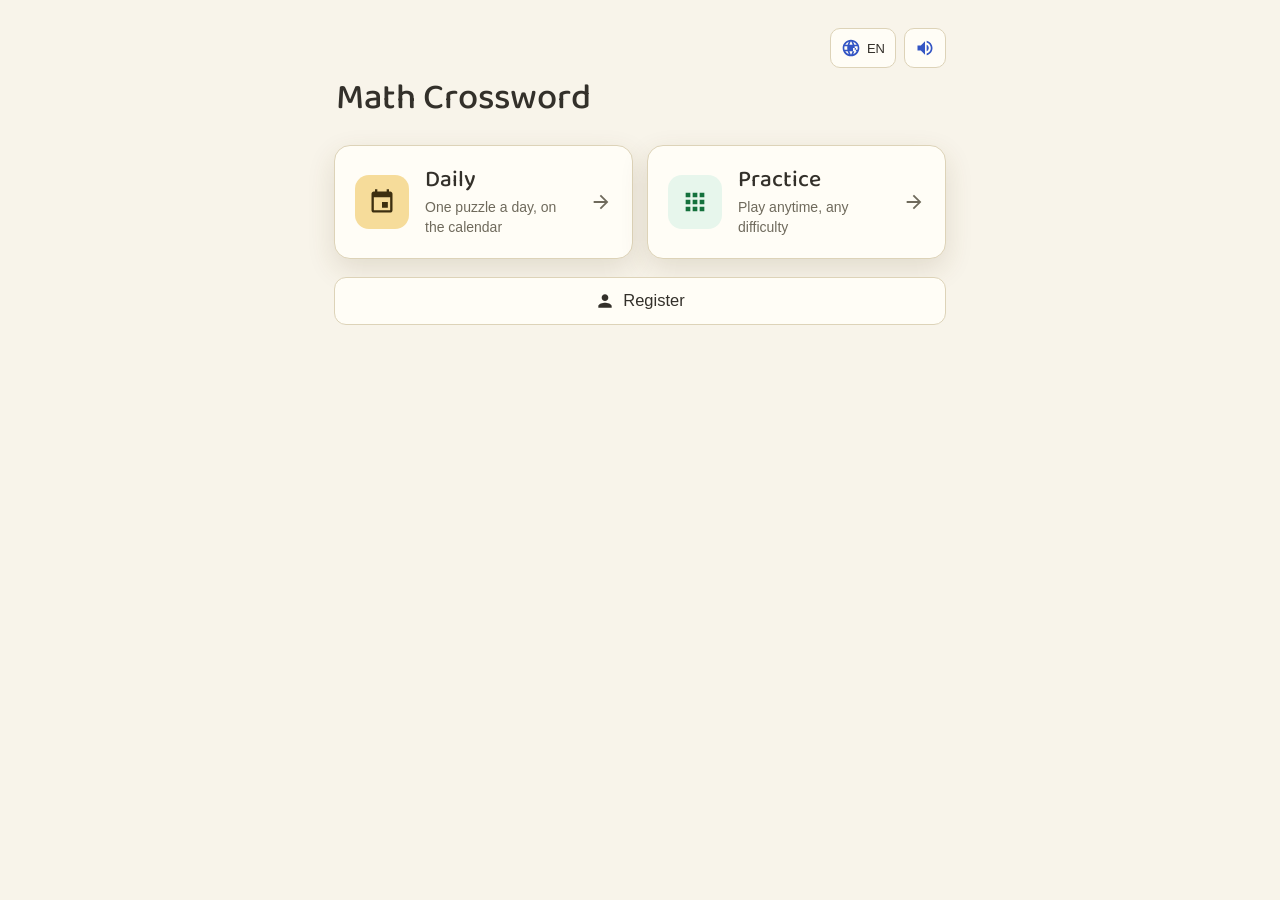
==== commit 285648d5: "Practice rename + Register: player name saved on this device, no duplicates, button hides once regis" ====
--- a/index.html
+++ b/index.html
@@ -65,13 +65,48 @@
               <svg viewBox="0 0 24 24" fill="currentColor" aria-hidden="true" focusable="false"><use href="assets/icons/sprite.svg#grid"></use></svg>
             </span>
             <span class="menu-text">
-              <span class="menu-label" id="menuMainLabel">Main</span>
+              <span class="menu-label" id="menuMainLabel">Practice</span>
               <span class="menu-desc" id="menuMainDesc">Play anytime, any difficulty</span>
             </span>
             <svg class="menu-arrow" viewBox="0 0 24 24" fill="currentColor" aria-hidden="true" focusable="false"><use href="assets/icons/sprite.svg#back"></use></svg>
           </a>
         </nav>
+
+        <!-- register: a player name kept on this device only.
+             The button sits at the bottom of the landing page;
+             tapping it opens the popup below, where the player
+             enters a name. main.js wires it to MC.Player, which
+             stores the names in localStorage and refuses a name
+             that is already registered. Once a name is registered
+             the user is recognized, so the button is hidden and
+             only the names list below remains. -->
+        <div class="register-area">
+          <button class="btn register-btn" id="registerBtn" type="button" aria-haspopup="dialog">
+            <svg viewBox="0 0 24 24" fill="currentColor" aria-hidden="true" focusable="false"><use href="assets/icons/sprite.svg#person"></use></svg>
+            <span id="registerBtnLabel">Register</span>
+          </button>
+          <p class="player-list hidden" id="playerList"></p>
+        </div>
       </main>
+
+      <!-- register popup: the name is entered here; a name that
+           is already registered shows its error inside this
+           popup (in #registerError) and nothing is saved -->
+      <div class="register-overlay" id="registerOverlay">
+        <div class="register-dialog" role="dialog" aria-modal="true" aria-labelledby="registerTitle">
+          <h2 id="registerTitle">Register</h2>
+          <form id="registerForm" novalidate>
+            <label class="register-label" id="registerNameLabel" for="playerNameInput">Player name</label>
+            <input class="register-input" id="playerNameInput" type="text" maxlength="24" autocomplete="off" autocapitalize="words" placeholder="Your name" aria-describedby="registerError" />
+            <p class="register-error hidden" id="registerError" role="alert"></p>
+            <p class="register-hint" id="registerHint">Kept on this device only.</p>
+            <div class="register-actions">
+              <button class="btn" id="registerCancelBtn" type="button">Cancel</button>
+              <button class="btn primary" id="registerSaveBtn" type="submit">Save</button>
+            </div>
+          </form>
+        </div>
+      </div>
     </section>
 
     <!-- ============ the game (game.html) ============ -->
@@ -199,10 +234,10 @@
     </section>
 
     <!-- Modules split by concern, loaded in dependency order as
-         classic scripts (the artifact runtime serves them from
+         classic scripts (the game serves them from
          js/): config -> i18n -> ops -> puzzle -> solver ->
-         daily -> audio -> state -> drag -> view -> main ->
-         calendar -> nav. main.js wires the game but defers its
+         daily -> player -> audio -> state -> drag -> view ->
+         main -> calendar -> nav. main.js wires the game but defers its
          first puzzle while the menu view exists; nav.js boots it
          when the game view opens. -->
     <script src="js/config.js"></script>
@@ -211,6 +246,7 @@
     <script src="js/puzzle.js"></script>
     <script src="js/solver.js"></script>
     <script src="js/daily.js"></script>
+    <script src="js/player.js"></script>
     <script src="js/audio.js"></script>
     <script src="js/state.js"></script>
     <script src="js/drag.js"></script>
--- a/css/home.css
+++ b/css/home.css
@@ -16,6 +16,8 @@
   --accent: #d97706;
   --tile-bg: #e7f6ec;
   --tile-ink: #14713c;
+  --danger: #dc2626;
+  --danger-bg: #fde8e8;
   --shadow: 0 10px 28px rgba(93, 74, 28, 0.14);
 }
 @media (prefers-color-scheme: dark) {
@@ -30,6 +32,8 @@
     --accent: #f59e0b;
     --tile-bg: #173326;
     --tile-ink: #8fe3ae;
+    --danger: #f87171;
+    --danger-bg: #4a1f1f;
     --shadow: 0 10px 28px rgba(0, 0, 0, 0.45);
   }
 }
@@ -260,3 +264,104 @@
 @media (prefers-reduced-motion: reduce) {
   button.cal-day.playable:active { transform: none; }
 }
+
+/* ---------- register (landing page, bottom) ----------
+   The Register button sits below the Daily / Practice cards.
+   Tapping it opens a popup (a fixed overlay with a centred
+   dialog, in the same panel style as the rest of the page)
+   where the player enters a name. The name is kept on this
+   device only; the names registered so far are listed under
+   the button. A duplicate name is refused with an error shown
+   inside the popup, never saved. */
+.register-area {
+  margin-top: 18px;
+  display: flex;
+  flex-direction: column;
+  gap: 12px;
+}
+.register-btn {
+  width: 100%;
+  justify-content: center;
+  gap: 8px;
+  padding: 13px 16px;
+  border-radius: 12px;
+  font-size: 16.5px;
+  min-height: 48px;
+}
+.register-btn svg { width: 20px; height: 20px; display: block; flex: none; }
+.register-btn:active { transform: translateY(1px); }
+@media (prefers-reduced-motion: reduce) {
+  .register-btn:active { transform: none; }
+}
+.player-list {
+  margin: 0;
+  text-align: center;
+  font-size: 14.5px;
+  line-height: 1.55;
+  color: var(--ink-soft);
+  overflow-wrap: anywhere;
+}
+.register-overlay {
+  position: fixed;
+  inset: 0;
+  z-index: 80;
+  display: none;
+  align-items: center;
+  justify-content: center;
+  padding: 20px;
+  background: rgba(30, 26, 16, 0.42);
+}
+.register-overlay.show { display: flex; }
+.register-dialog {
+  width: 100%;
+  max-width: 380px;
+  background: var(--panel);
+  border: 1px solid var(--line);
+  border-radius: 16px;
+  box-shadow: var(--shadow);
+  padding: 22px 20px 20px;
+}
+.register-dialog h2 {
+  margin: 0 0 14px;
+  font-family: "Baloo 2", "PingFang SC", "Microsoft YaHei", sans-serif;
+  font-size: 24px;
+  font-weight: 500;
+  line-height: 1.2;
+}
+.register-dialog form {
+  display: flex;
+  flex-direction: column;
+  gap: 10px;
+}
+.register-label { font-size: 14px; color: var(--ink-soft); }
+.register-input {
+  width: 100%;
+  box-sizing: border-box;
+  padding: 11px 12px;
+  font: inherit;
+  font-size: 16px;
+  color: var(--ink);
+  background: var(--bg);
+  border: 1px solid var(--line);
+  border-radius: 10px;
+  min-height: 46px;
+}
+.register-input:focus-visible { outline: 2px solid var(--accent); outline-offset: 1px; }
+.register-input[aria-invalid="true"] { border-color: var(--danger); }
+.register-error {
+  margin: 0;
+  padding: 9px 12px;
+  border-radius: 10px;
+  background: var(--danger-bg);
+  color: var(--danger);
+  font-size: 14px;
+  line-height: 1.5;
+}
+.register-hint { margin: 0; font-size: 13px; color: var(--ink-soft); }
+.register-actions {
+  display: flex;
+  justify-content: flex-end;
+  gap: 10px;
+  margin-top: 4px;
+  flex-wrap: wrap;
+}
